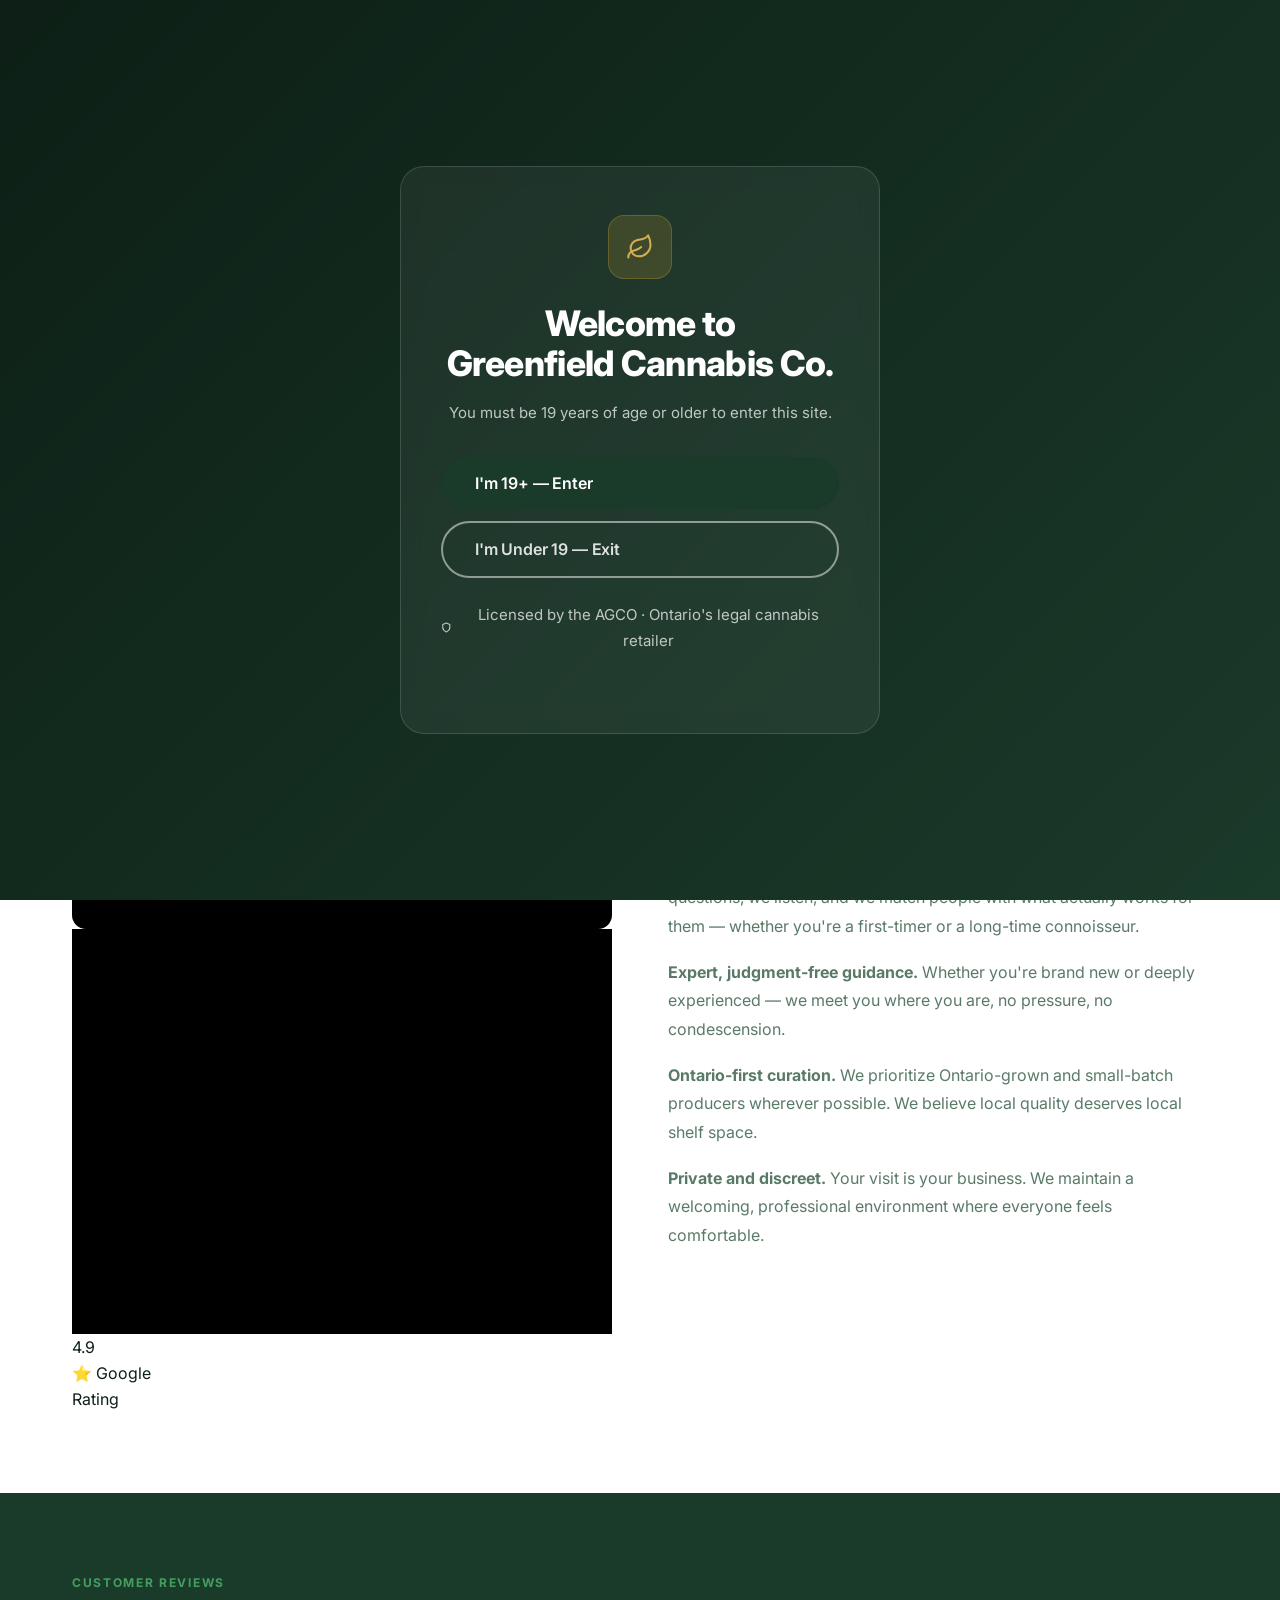
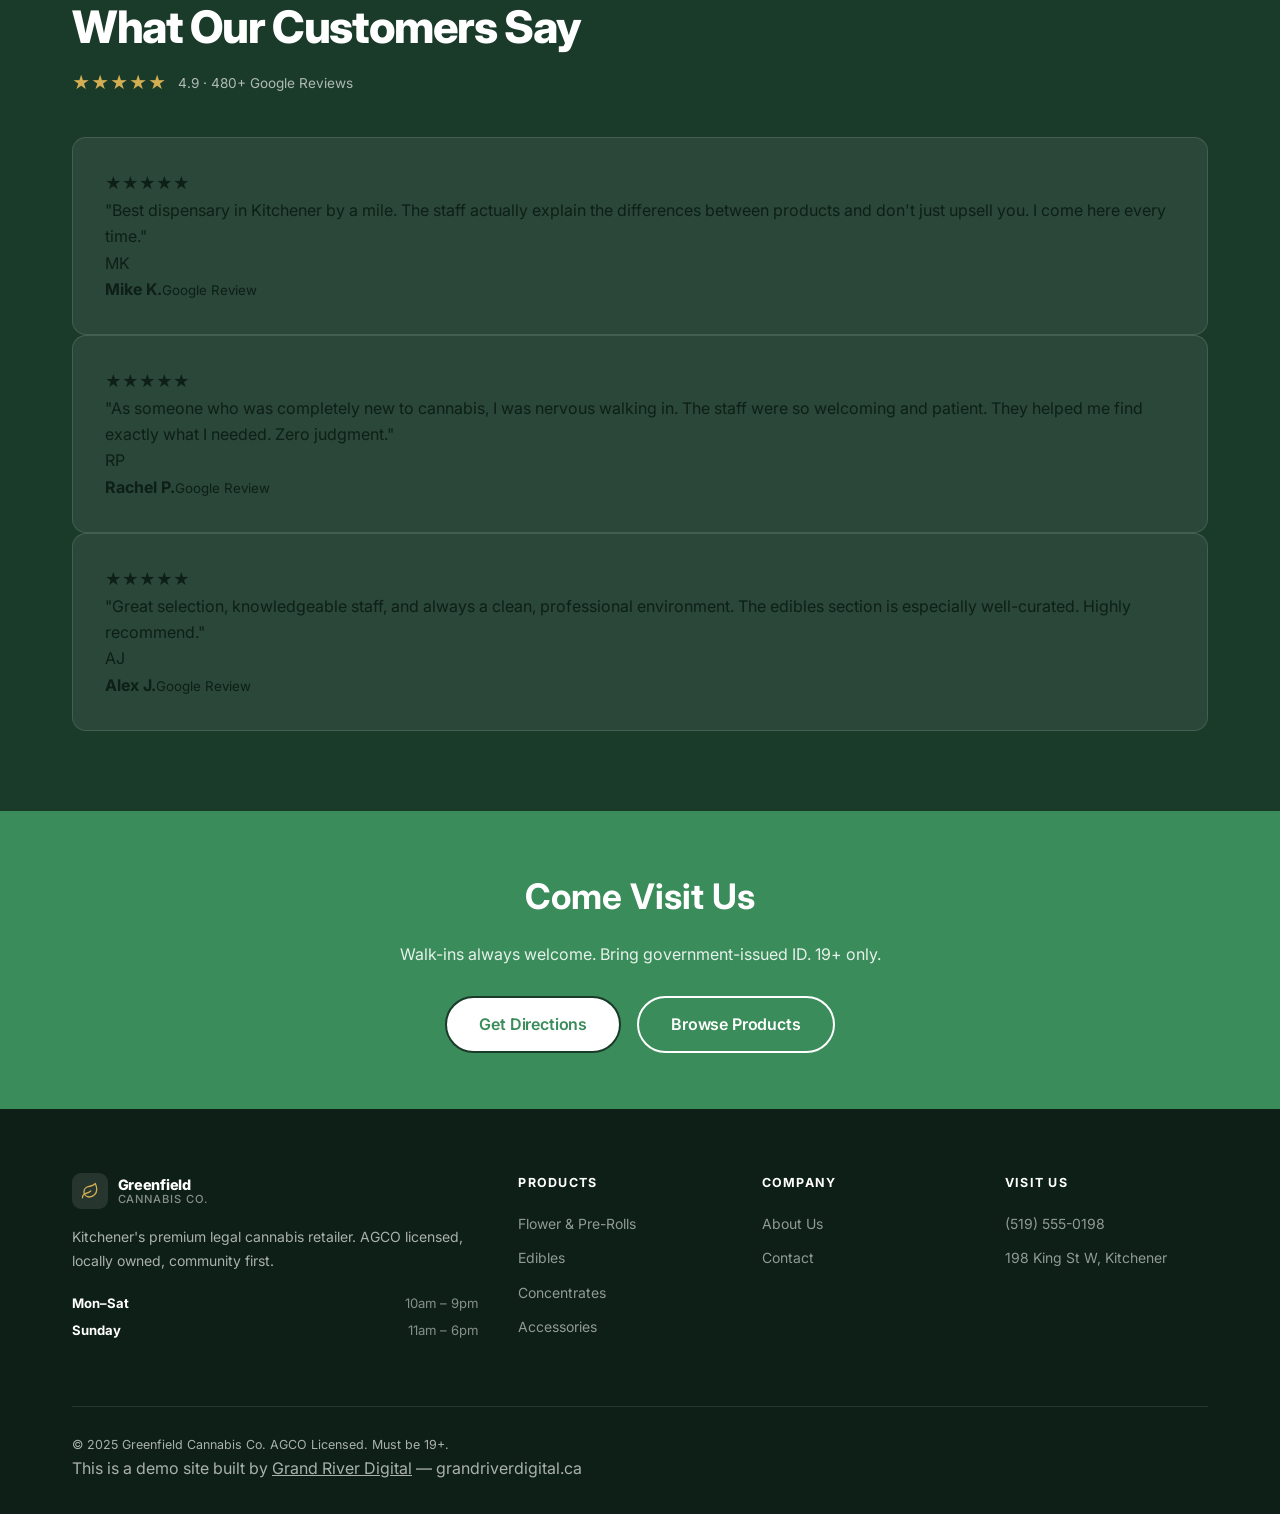
==== about/index.html @ 98246ee5 "refactor: multi-page architecture — separate pages for products/about/contact" ====
<!DOCTYPE html>
<html lang="en">
<head>
  <meta charset="UTF-8" />
  <meta name="viewport" content="width=device-width, initial-scale=1.0" />
  <meta name="theme-color" content="#1A3A2A" />
  <title>About Us | Greenfield Cannabis Co. — Kitchener's Community Cannabis Store</title>
  <meta name="description" content="Learn about Greenfield Cannabis Co. — a locally owned, AGCO-licensed dispensary in Kitchener focused on expert guidance, community, and premium Ontario products." />

  <link rel="preconnect" href="https://fonts.googleapis.com" />
  <link rel="preconnect" href="https://fonts.gstatic.com" crossorigin />
  <link rel="stylesheet" href="https://fonts.googleapis.com/css2?family=Inter:wght@300;400;500;600;700;800;900&display=swap" media="print" onload="this.media='all'" />
  <noscript><link rel="stylesheet" href="https://fonts.googleapis.com/css2?family=Inter:wght@300;400;500;600;700;800;900&display=swap" /></noscript>

  <script>
    var IMG_FALLBACK = 'data:image/svg+xml,%3Csvg xmlns=%22http://www.w3.org/2000/svg%22 width=%22800%22 height=%22600%22%3E%3Crect width=%22800%22 height=%22600%22 fill=%221A3A2A%22/%3E%3C/svg%3E';
    function imgFallback(img) { img.onerror = null; img.src = IMG_FALLBACK; }
  </script>

  <link rel="stylesheet" href="../styles.css" />
</head>
<body>

<!-- AGE GATE -->
<div id="age-gate" role="dialog" aria-modal="true" aria-labelledby="ag-title">
  <div class="ag-card">
    <div class="ag-logo"><div class="ag-leaf" aria-hidden="true"><svg width="28" height="28" viewBox="0 0 24 24" fill="none" stroke="currentColor" stroke-width="1.75" stroke-linecap="round" stroke-linejoin="round"><path d="M11 20A7 7 0 0 1 9.8 6.1C15.5 5 17 4.48 19 2c1 2 2 4.18 2 8 0 5.5-4.78 10-10 10z"/><path d="M2 21c0-3 1.85-5.36 5.08-6C9.5 14.52 12 13 13 12"/></svg></div></div>
    <h1 id="ag-title">Welcome to<br/>Greenfield Cannabis Co.</h1>
    <p>You must be 19 years of age or older to enter this site.</p>
    <div class="ag-actions">
      <button class="btn btn-primary btn-lg" id="ag-yes">I'm 19+ — Enter</button>
      <a href="https://ontario.ca" class="btn btn-outline-lt btn-lg" id="ag-no">I'm Under 19 — Exit</a>
    </div>
    <p class="ag-disclaimer"><svg width="11" height="11" viewBox="0 0 24 24" fill="none" stroke="currentColor" stroke-width="2.5" stroke-linecap="round" stroke-linejoin="round" aria-hidden="true"><path d="M12 22s8-4 8-10V5l-8-3-8 3v7c0 6 8 10 8 10z"/></svg> Licensed by the AGCO · Ontario's legal cannabis retailer</p>
  </div>
</div>

<!-- TOP BAR -->
<div id="topbar">
  <div class="topbar-left">
    <div class="topbar-item"><svg width="13" height="13" viewBox="0 0 24 24" fill="none" stroke="currentColor" stroke-width="2" stroke-linecap="round" stroke-linejoin="round" aria-hidden="true"><path d="M21 10c0 7-9 13-9 13s-9-6-9-13a9 9 0 0 1 18 0z"/><circle cx="12" cy="10" r="3"/></svg> 198 King Street W, Kitchener, ON</div>
    <div class="topbar-item"><svg width="13" height="13" viewBox="0 0 24 24" fill="none" stroke="currentColor" stroke-width="2" stroke-linecap="round" stroke-linejoin="round" aria-hidden="true"><rect x="3" y="4" width="18" height="18" rx="2"/><line x1="16" y1="2" x2="16" y2="6"/><line x1="8" y1="2" x2="8" y2="6"/><line x1="3" y1="10" x2="21" y2="10"/></svg> Mon–Sat 10am–9pm &nbsp;|&nbsp; Sun 11am–6pm</div>
  </div>
  <a href="tel:5195550198" class="topbar-phone"><svg width="13" height="13" viewBox="0 0 24 24" fill="none" stroke="currentColor" stroke-width="2" stroke-linecap="round" stroke-linejoin="round" aria-hidden="true"><path d="M22 16.92v3a2 2 0 0 1-2.18 2 19.79 19.79 0 0 1-8.63-3.07A19.5 19.5 0 0 1 4.69 12 19.79 19.79 0 0 1 1.61 3.44 2 2 0 0 1 3.6 1.27h3a2 2 0 0 1 2 1.72 12.84 12.84 0 0 0 .7 2.81 2 2 0 0 1-.45 2.11L7.91 8.94a16 16 0 0 0 6.16 6.16l.94-.94a2 2 0 0 1 2.11-.45 12.84 12.84 0 0 0 2.81.7A2 2 0 0 1 22 16.92z"/></svg> (519) 555-0198</a>
</div>

<!-- HEADER -->
<header id="hdr">
  <div class="wrap hdr-inner">
    <a href="../" class="logo" aria-label="Greenfield Cannabis Co. — home">
      <div class="logo-icon" aria-hidden="true"><svg width="20" height="20" viewBox="0 0 24 24" fill="none" stroke="currentColor" stroke-width="1.75" stroke-linecap="round" stroke-linejoin="round"><path d="M11 20A7 7 0 0 1 9.8 6.1C15.5 5 17 4.48 19 2c1 2 2 4.18 2 8 0 5.5-4.78 10-10 10z"/><path d="M2 21c0-3 1.85-5.36 5.08-6C9.5 14.52 12 13 13 12"/></svg></div>
      <div class="logo-text">Greenfield <span>Cannabis Co.</span></div>
    </a>
    <nav class="desktop-nav" aria-label="Main navigation">
      <a href="../">Home</a>
      <a href="../about/" class="active">About</a>
      <a href="../products/">Products</a>
      <a href="../contact/">Visit Us</a>
    </nav>
    <div class="hdr-right">
      <a href="tel:5195550198" class="hdr-phone"><svg width="15" height="15" viewBox="0 0 24 24" fill="none" stroke="currentColor" stroke-width="2" stroke-linecap="round" stroke-linejoin="round" aria-hidden="true"><path d="M22 16.92v3a2 2 0 0 1-2.18 2 19.79 19.79 0 0 1-8.63-3.07A19.5 19.5 0 0 1 4.69 12 19.79 19.79 0 0 1 1.61 3.44 2 2 0 0 1 3.6 1.27h3a2 2 0 0 1 2 1.72 12.84 12.84 0 0 0 .7 2.81 2 2 0 0 1-.45 2.11L7.91 8.94a16 16 0 0 0 6.16 6.16l.94-.94a2 2 0 0 1 2.11-.45 12.84 12.84 0 0 0 2.81.7A2 2 0 0 1 22 16.92z"/></svg> (519) 555-0198</a>
      <a href="../contact/" class="btn btn-primary btn-sm">Visit Us Today</a>
      <button class="hamburger" id="hamburger" aria-label="Toggle navigation menu" aria-expanded="false"><span></span><span></span><span></span></button>
    </div>
  </div>
</header>

<div id="mobile-nav" role="dialog" aria-modal="true" aria-label="Mobile navigation">
  <nav>
    <a href="../" class="mobile-link">Home</a>
    <a href="../about/" class="mobile-link">About</a>
    <a href="../products/" class="mobile-link">Products</a>
    <a href="../contact/" class="mobile-link">Visit Us</a>
  </nav>
  <div class="mobile-nav-cta">
    <a href="tel:5195550198" class="btn btn-outline-dk btn-lg" style="justify-content:center"><svg width="17" height="17" viewBox="0 0 24 24" fill="none" stroke="currentColor" stroke-width="2" stroke-linecap="round" stroke-linejoin="round" aria-hidden="true"><path d="M22 16.92v3a2 2 0 0 1-2.18 2 19.79 19.79 0 0 1-8.63-3.07A19.5 19.5 0 0 1 4.69 12 19.79 19.79 0 0 1 1.61 3.44 2 2 0 0 1 3.6 1.27h3a2 2 0 0 1 2 1.72 12.84 12.84 0 0 0 .7 2.81 2 2 0 0 1-.45 2.11L7.91 8.94a16 16 0 0 0 6.16 6.16l.94-.94a2 2 0 0 1 2.11-.45 12.84 12.84 0 0 0 2.81.7A2 2 0 0 1 22 16.92z"/></svg> (519) 555-0198</a>
    <a href="../contact/" class="btn btn-primary btn-lg" style="justify-content:center">Get Directions</a>
  </div>
</div>

<!-- PAGE HERO -->
<section class="page-hero" style="background:linear-gradient(135deg,#1A3A2A 0%,#0d1f15 100%);padding:5rem 0 4rem;text-align:center;">
  <div class="wrap">
    <div class="eyebrow" style="color:rgba(90,200,120,.8);margin-bottom:.75rem;">Our Story</div>
    <h1 style="color:#fff;font-size:clamp(2rem,5vw,3.5rem);margin-bottom:1rem;">Community-First<br>Cannabis Retail</h1>
    <p style="color:rgba(255,255,255,.8);font-size:1.1rem;max-width:560px;margin:0 auto;">AGCO Licensed · Independently Owned · 198 King St W, Kitchener</p>
  </div>
</section>

<!-- ABOUT -->
<section id="about" style="padding:5rem 0;">
  <div class="wrap">
    <div class="about-grid">
      <div class="about-img-stack sr">
        <div class="about-img-main">
          <img src="https://images.pexels.com/photos/5756626/pexels-photo-5756626.jpeg?auto=compress&cs=tinysrgb&w=800&h=600&dpr=1" alt="Greenfield Cannabis Co. interior — modern, welcoming dispensary" loading="lazy" onerror="imgFallback(this)" />
        </div>
        <div class="about-img-accent">
          <img src="https://images.pexels.com/photos/7667526/pexels-photo-7667526.jpeg?auto=compress&cs=tinysrgb&w=400&h=400&dpr=1" alt="Premium cannabis flower selection" loading="lazy" onerror="imgFallback(this)" />
        </div>
        <div class="about-badge"><div class="big">4.9</div><div class="sm">⭐ Google<br>Rating</div></div>
      </div>
      <div class="about-text">
        <div class="eyebrow sr">Who We Are</div>
        <h2 class="section-title sr d1">Kitchener's Cannabis Store,<br>Built Different</h2>
        <p class="sr d2">
          Greenfield Cannabis Co. is an independently owned and operated dispensary in the heart of Kitchener. We opened because we believed local cannabis retail should look, feel, and operate differently — with more knowledge, more care, and less corporate.
        </p>
        <p class="sr d2">
          Every staff member goes through in-depth product training. We ask questions, we listen, and we match people with what actually works for them — whether you're a first-timer or a long-time connoisseur.
        </p>
        <div class="about-values sr d3">
          <div class="about-value">
            <div class="about-value-dot" aria-hidden="true"></div>
            <p><strong>Expert, judgment-free guidance.</strong> Whether you're brand new or deeply experienced — we meet you where you are, no pressure, no condescension.</p>
          </div>
          <div class="about-value">
            <div class="about-value-dot" aria-hidden="true"></div>
            <p><strong>Ontario-first curation.</strong> We prioritize Ontario-grown and small-batch producers wherever possible. We believe local quality deserves local shelf space.</p>
          </div>
          <div class="about-value">
            <div class="about-value-dot" aria-hidden="true"></div>
            <p><strong>Private and discreet.</strong> Your visit is your business. We maintain a welcoming, professional environment where everyone feels comfortable.</p>
          </div>
        </div>
      </div>
    </div>
  </div>
</section>

<!-- TESTIMONIALS -->
<section style="background:#1A3A2A;padding:5rem 0;">
  <div class="wrap">
    <div style="margin-bottom:2.5rem;">
      <div class="eyebrow lt sr" style="color:rgba(90,200,120,.7);">Customer Reviews</div>
      <h2 class="section-title lt sr d1" id="test-title" style="color:#fff;">What Our Customers Say</h2>
      <div class="rating-display sr d2"><div class="stars" aria-label="4.9 star rating">★★★★★</div><div class="rating-text" style="color:rgba(255,255,255,.65);">4.9 · 480+ Google Reviews</div></div>
    </div>
    <div class="testimonials-grid">
      <div class="testimonial-card sr d1">
        <div class="tc-stars">★★★★★</div>
        <blockquote class="tc-text">"Best dispensary in Kitchener by a mile. The staff actually explain the differences between products and don't just upsell you. I come here every time."</blockquote>
        <div class="tc-author"><div class="tc-avatar" aria-hidden="true">MK</div><div><strong>Mike K.</strong><small>Google Review</small></div></div>
      </div>
      <div class="testimonial-card sr d2">
        <div class="tc-stars">★★★★★</div>
        <blockquote class="tc-text">"As someone who was completely new to cannabis, I was nervous walking in. The staff were so welcoming and patient. They helped me find exactly what I needed. Zero judgment."</blockquote>
        <div class="tc-author"><div class="tc-avatar" aria-hidden="true">RP</div><div><strong>Rachel P.</strong><small>Google Review</small></div></div>
      </div>
      <div class="testimonial-card sr d3">
        <div class="tc-stars">★★★★★</div>
        <blockquote class="tc-text">"Great selection, knowledgeable staff, and always a clean, professional environment. The edibles section is especially well-curated. Highly recommend."</blockquote>
        <div class="tc-author"><div class="tc-avatar" aria-hidden="true">AJ</div><div><strong>Alex J.</strong><small>Google Review</small></div></div>
      </div>
    </div>
  </div>
</section>

<!-- CTA -->
<section style="background:var(--accent,#3a8c5a);padding:3.5rem 0;text-align:center;">
  <div class="wrap">
    <h2 style="color:#fff;font-size:clamp(1.5rem,3vw,2.2rem);margin-bottom:1rem;">Come Visit Us</h2>
    <p style="color:rgba(255,255,255,.88);margin-bottom:1.75rem;">Walk-ins always welcome. Bring government-issued ID. 19+ only.</p>
    <div style="display:flex;gap:1rem;justify-content:center;flex-wrap:wrap;">
      <a href="../contact/" class="btn btn-primary btn-lg" style="background:#fff;color:#3a8c5a;">Get Directions</a>
      <a href="../products/" class="btn btn-outline btn-lg" style="border-color:#fff;color:#fff;">Browse Products</a>
    </div>
  </div>
</section>

<!-- FOOTER -->
<footer aria-label="Site footer">
  <div class="wrap">
    <div class="footer-grid">
      <div class="footer-brand">
        <a href="../" class="logo"><div class="logo-icon" aria-hidden="true"><svg width="18" height="18" viewBox="0 0 24 24" fill="none" stroke="currentColor" stroke-width="1.75" stroke-linecap="round" stroke-linejoin="round"><path d="M11 20A7 7 0 0 1 9.8 6.1C15.5 5 17 4.48 19 2c1 2 2 4.18 2 8 0 5.5-4.78 10-10 10z"/><path d="M2 21c0-3 1.85-5.36 5.08-6C9.5 14.52 12 13 13 12"/></svg></div><div class="logo-text">Greenfield <span>Cannabis Co.</span></div></a>
        <p>Kitchener's premium legal cannabis retailer. AGCO licensed, locally owned, community first.</p>
        <div class="footer-hours"><div class="footer-hour"><strong>Mon–Sat</strong><span>10am – 9pm</span></div><div class="footer-hour"><strong>Sunday</strong><span>11am – 6pm</span></div></div>
      </div>
      <div class="footer-col"><h5>Products</h5><ul><li><a href="../products/">Flower &amp; Pre-Rolls</a></li><li><a href="../products/">Edibles</a></li><li><a href="../products/">Concentrates</a></li><li><a href="../products/">Accessories</a></li></ul></div>
      <div class="footer-col"><h5>Company</h5><ul><li><a href="../about/">About Us</a></li><li><a href="../contact/">Contact</a></li></ul></div>
      <div class="footer-col"><h5>Visit Us</h5><ul><li><a href="tel:5195550198">(519) 555-0198</a></li><li><a href="../contact/">198 King St W, Kitchener</a></li></ul></div>
    </div>
    <div class="footer-bottom"><p class="footer-copy">© 2025 Greenfield Cannabis Co. AGCO Licensed. Must be 19+.</p></div>
    <div class="grd-banner">This is a demo site built by <a href="https://grandriverdigital.ca" target="_blank" rel="noopener">Grand River Digital</a> — grandriverdigital.ca</div>
  </div>
</footer>

<div id="mob-bar" role="navigation" aria-label="Quick contact">
  <a href="tel:5195550198" class="btn btn-primary"><svg width="16" height="16" viewBox="0 0 24 24" fill="none" stroke="currentColor" stroke-width="2.2" stroke-linecap="round" stroke-linejoin="round" aria-hidden="true"><path d="M22 16.92v3a2 2 0 0 1-2.18 2 19.79 19.79 0 0 1-8.63-3.07A19.5 19.5 0 0 1 4.69 12 19.79 19.79 0 0 1 1.61 3.44 2 2 0 0 1 3.6 1.27h3a2 2 0 0 1 2 1.72 12.84 12.84 0 0 0 .7 2.81 2 2 0 0 1-.45 2.11L7.91 8.94a16 16 0 0 0 6.16 6.16l.94-.94a2 2 0 0 1 2.11-.45 12.84 12.84 0 0 0 2.81.7A2 2 0 0 1 22 16.92z"/></svg> Call Now</a>
  <a href="../contact/" class="btn btn-outline-dk">Directions</a>
</div>
<script src="../script.js"></script>
</body>
</html>
---- styles.css ----
/* =============================================
   GREENFIELD CANNABIS CO. — styles.css
   Color palette:
     Forest green:  #1A3A2A
     Off-white:     #F8F8F4
     Gold:          #B8962E
     Dark:          #0D1F16
     Text light:    #5A7A68
============================================= */

/* ── Reset & Base ── */
*, *::before, *::after { box-sizing: border-box; margin: 0; padding: 0; }
html { scroll-behavior: smooth; font-size: 16px; }
body {
  font-family: 'Inter', system-ui, -apple-system, sans-serif;
  background: #F8F8F4;
  color: #0D1F16;
  line-height: 1.65;
  -webkit-font-smoothing: antialiased;
}
img { max-width: 100%; height: auto; display: block; }
a { color: inherit; }
button { font-family: inherit; cursor: pointer; border: none; background: none; }
ul { list-style: none; }
input, select, textarea {
  font-family: inherit;
  font-size: 0.9375rem;
  width: 100%;
  padding: 0.75rem 1rem;
  border: 1.5px solid #C5D4CB;
  border-radius: 8px;
  background: #fff;
  color: #0D1F16;
  transition: border-color 0.2s, box-shadow 0.2s;
  outline: none;
}
input:focus, select:focus, textarea:focus {
  border-color: #1A3A2A;
  box-shadow: 0 0 0 3px rgba(26,58,42,0.14);
}
textarea { resize: vertical; min-height: 80px; }

/* ── CSS Variables ── */
:root {
  --green: #1A3A2A;
  --green-dk: #0D1F16;
  --green-md: #2D5C44;
  --offwhite: #F8F8F4;
  --offwhite-dk: #EFF0EB;
  --gold: #B8962E;
  --gold-lt: #D4AE52;
  --text: #0D1F16;
  --text-lt: #5A7A68;
  --border: #C5D4CB;
  --hdr-h: 68px;
  --topbar-h: 38px;
  --radius: 14px;
  --shadow: 0 8px 32px rgba(13,31,22,0.10);
  --shadow-lg: 0 16px 48px rgba(13,31,22,0.16);
}

/* ── Layout ── */
.wrap { max-width: 1200px; margin: 0 auto; padding: 0 1.25rem; }
@media (min-width: 768px) { .wrap { padding: 0 2rem; } }

/* ── Scroll Reveal ── */
.sr {
  opacity: 0;
  transform: translateY(22px);
  transition: opacity 0.6s ease, transform 0.6s ease;
}
.sr.up { opacity: 1; transform: none; }
.d1 { transition-delay: 0.08s; }
.d2 { transition-delay: 0.16s; }
.d3 { transition-delay: 0.24s; }
.d4 { transition-delay: 0.32s; }
.d5 { transition-delay: 0.40s; }
.cx { text-align: center; }

/* ── Buttons ── */
.btn {
  display: inline-flex;
  align-items: center;
  gap: 0.5rem;
  font-size: 0.9375rem;
  font-weight: 600;
  letter-spacing: -0.01em;
  border-radius: 50px;
  padding: 0.7rem 1.5rem;
  transition: all 0.22s ease;
  cursor: pointer;
  text-decoration: none;
  white-space: nowrap;
  border: 2px solid transparent;
}
.btn-primary {
  background: var(--green);
  color: #fff;
  border-color: var(--green);
}
.btn-primary:hover {
  background: var(--green-dk);
  border-color: var(--green-dk);
  transform: translateY(-2px);
  box-shadow: 0 8px 24px rgba(26,58,42,0.3);
}
.btn-outline {
  background: transparent;
  color: #fff;
  border-color: rgba(255,255,255,0.6);
}
.btn-outline:hover {
  background: rgba(255,255,255,0.12);
  border-color: rgba(255,255,255,0.9);
}
.btn-outline-dk {
  background: transparent;
  color: var(--green);
  border-color: var(--green);
}
.btn-outline-dk:hover {
  background: var(--green);
  color: #fff;
}
.btn-outline-lt {
  background: transparent;
  color: rgba(255,255,255,0.85);
  border-color: rgba(255,255,255,0.5);
}
.btn-outline-lt:hover {
  background: rgba(255,255,255,0.1);
  border-color: rgba(255,255,255,0.8);
}
.btn-lg { padding: 0.85rem 2rem; font-size: 1rem; }
.btn-sm { padding: 0.55rem 1.2rem; font-size: 0.875rem; }

/* ── Age Gate ── */
#age-gate {
  position: fixed; inset: 0; z-index: 99999;
  background: linear-gradient(135deg, var(--green-dk) 0%, var(--green) 100%);
  display: flex; align-items: center; justify-content: center;
  padding: 1.5rem;
}
#age-gate.hidden { display: none; }
.ag-card {
  background: rgba(255,255,255,0.06);
  border: 1px solid rgba(255,255,255,0.14);
  border-radius: 24px;
  backdrop-filter: blur(10px);
  padding: 3rem 2.5rem;
  max-width: 480px;
  width: 100%;
  text-align: center;
}
.ag-logo {
  display: flex; align-items: center; justify-content: center;
  margin-bottom: 1.5rem;
}
.ag-leaf {
  width: 64px; height: 64px; border-radius: 16px;
  background: rgba(184,150,46,0.2);
  border: 1px solid rgba(184,150,46,0.35);
  display: flex; align-items: center; justify-content: center;
  color: var(--gold-lt);
}
.ag-card h1 {
  font-size: clamp(1.6rem, 5vw, 2.2rem);
  font-weight: 800; letter-spacing: -0.02em;
  color: #fff; line-height: 1.15; margin-bottom: 1rem;
}
.ag-card > p {
  font-size: 0.9375rem; color: rgba(255,255,255,0.72); line-height: 1.7; margin-bottom: 2rem;
}
.ag-actions { display: flex; flex-direction: column; gap: 0.75rem; margin-bottom: 1.5rem; }
.ag-disclaimer {
  display: flex; align-items: center; justify-content: center; gap: 0.4rem;
  font-size: 0.75rem; color: rgba(255,255,255,0.45); line-height: 1.5;
}

/* ── Top Bar ── */
#topbar {
  background: var(--green-dk);
  color: rgba(255,255,255,0.7);
  font-size: 0.78rem;
  display: flex;
  align-items: center;
  justify-content: space-between;
  padding: 0 1.25rem;
  height: var(--topbar-h);
  letter-spacing: 0.01em;
}
.topbar-left { display: flex; gap: 1.5rem; }
.topbar-item { display: flex; align-items: center; gap: 0.4rem; }
.topbar-phone {
  display: flex; align-items: center; gap: 0.4rem;
  color: var(--gold-lt); font-weight: 600;
  text-decoration: none; transition: color 0.2s;
}
.topbar-phone:hover { color: #fff; }
@media (max-width: 599px) { .topbar-left { display: none; } }

/* ── Sticky Header ── */
#hdr {
  position: fixed;
  top: var(--topbar-h);
  left: 0; right: 0;
  height: var(--hdr-h);
  background: rgba(248,248,244,0.97);
  backdrop-filter: blur(12px);
  -webkit-backdrop-filter: blur(12px);
  border-bottom: 1px solid transparent;
  z-index: 900;
  transition: border-color 0.3s, box-shadow 0.3s;
}
#hdr.scrolled {
  border-bottom-color: var(--border);
  box-shadow: 0 2px 20px rgba(13,31,22,0.1);
}
.hdr-inner {
  display: flex; align-items: center;
  justify-content: space-between;
  height: 100%; gap: 1.5rem;
}
.logo {
  display: flex; align-items: center; gap: 0.6rem;
  text-decoration: none; color: var(--green); flex-shrink: 0;
}
.logo-icon {
  width: 36px; height: 36px;
  background: var(--green);
  border-radius: 9px;
  display: flex; align-items: center; justify-content: center;
  color: rgba(184,150,46,0.9);
}
.logo-text {
  display: flex; flex-direction: column;
  font-size: 0.9rem; font-weight: 800;
  line-height: 1.1; letter-spacing: -0.02em;
  color: var(--green);
}
.logo-text span {
  font-size: 0.7rem; font-weight: 500;
  color: var(--text-lt); letter-spacing: 0.08em; text-transform: uppercase;
}
.desktop-nav { display: none; gap: 0.25rem; }
@media (min-width: 900px) { .desktop-nav { display: flex; } }
.desktop-nav a {
  font-size: 0.875rem; font-weight: 500; color: var(--text-lt);
  text-decoration: none; padding: 0.4rem 0.75rem; border-radius: 6px;
  transition: color 0.2s, background 0.2s;
}
.desktop-nav a:hover { color: var(--green); background: rgba(26,58,42,0.07); }
.hdr-right { display: flex; align-items: center; gap: 0.75rem; }
.hdr-phone {
  display: none; align-items: center; gap: 0.4rem;
  font-size: 0.875rem; font-weight: 600;
  color: var(--green); text-decoration: none;
  transition: color 0.2s;
}
.hdr-phone:hover { color: var(--gold); }
@media (min-width: 768px) { .hdr-phone { display: flex; } }

/* ── Hamburger ── */
.hamburger {
  width: 38px; height: 38px; border-radius: 8px;
  display: flex; flex-direction: column;
  align-items: center; justify-content: center; gap: 5px;
  transition: background 0.2s;
}
.hamburger:hover { background: rgba(26,58,42,0.08); }
.hamburger span {
  display: block; width: 20px; height: 2px;
  background: var(--green); border-radius: 2px;
  transition: transform 0.3s, opacity 0.3s;
}
.hamburger.active span:nth-child(1) { transform: translateY(7px) rotate(45deg); }
.hamburger.active span:nth-child(2) { opacity: 0; }
.hamburger.active span:nth-child(3) { transform: translateY(-7px) rotate(-45deg); }
@media (min-width: 900px) { .hamburger { display: none; } }

/* ── Mobile Nav ── */
#mobile-nav {
  position: fixed;
  top: calc(var(--topbar-h) + var(--hdr-h));
  left: 0; right: 0; bottom: 0;
  background: var(--offwhite); z-index: 800;
  display: flex; flex-direction: column;
  padding: 2rem 1.5rem;
  transform: translateX(100%);
  transition: transform 0.35s cubic-bezier(0.4,0,0.2,1);
  overflow-y: auto;
}
#mobile-nav.open { transform: none; }
#mobile-nav nav { display: flex; flex-direction: column; gap: 0.25rem; flex: 1; }
.mobile-link {
  font-size: 1.5rem; font-weight: 700;
  color: var(--green); text-decoration: none;
  padding: 0.75rem 0;
  border-bottom: 1px solid var(--border);
  transition: color 0.2s;
}
.mobile-link:hover { color: var(--gold); }
.mobile-nav-cta { display: flex; flex-direction: column; gap: 0.75rem; padding-top: 2rem; }

/* ── Hero ── */
#hero {
  position: relative;
  min-height: 100svh;
  display: flex; align-items: center;
  padding-top: calc(var(--topbar-h) + var(--hdr-h));
  overflow: hidden;
}
.hero-bg { position: absolute; inset: 0; z-index: 0; }
.hero-bg img { width: 100%; height: 100%; object-fit: cover; object-position: center; }
.hero-overlay {
  position: absolute; inset: 0; z-index: 1;
  background: linear-gradient(135deg, rgba(13,31,22,0.88) 0%, rgba(26,58,42,0.65) 55%, rgba(26,58,42,0.35) 100%);
}
.hero-content { position: relative; z-index: 2; width: 100%; padding: 5rem 0; }
.hero-inner { max-width: 680px; }
.hero-kicker {
  display: inline-flex; align-items: center; gap: 0.5rem;
  font-size: 0.8rem; font-weight: 600;
  color: var(--gold-lt); letter-spacing: 0.12em; text-transform: uppercase;
  margin-bottom: 1.25rem;
}
.dot {
  width: 7px; height: 7px; border-radius: 50%;
  background: var(--gold);
  animation: pulse 2s infinite;
}
@keyframes pulse {
  0%, 100% { opacity: 1; transform: scale(1); }
  50% { opacity: 0.6; transform: scale(1.4); }
}
#hero h1 {
  font-size: clamp(2.8rem, 7vw, 5rem);
  font-weight: 800;
  line-height: 1.06;
  letter-spacing: -0.03em;
  color: #fff;
  margin-bottom: 1.5rem;
}
#hero h1 em {
  font-style: italic; font-weight: 700;
  color: var(--gold-lt);
}
.hero-sub {
  font-size: clamp(1rem, 2vw, 1.2rem);
  color: rgba(255,255,255,0.8); line-height: 1.7;
  margin-bottom: 2.5rem; max-width: 520px;
}
.hero-ctas { display: flex; gap: 1rem; flex-wrap: wrap; margin-bottom: 2.5rem; }
.hero-badges { display: flex; gap: 0.75rem; flex-wrap: wrap; }
.hero-badge {
  display: inline-flex; align-items: center; gap: 0.35rem;
  font-size: 0.8rem; font-weight: 500;
  color: rgba(255,255,255,0.82);
  background: rgba(255,255,255,0.1);
  backdrop-filter: blur(6px);
  border: 1px solid rgba(255,255,255,0.2);
  padding: 0.3rem 0.75rem; border-radius: 50px;
}
.badge-icon { font-size: 0.9rem; }

/* ── Section Heads ── */
.section-head { text-align: center; margin-bottom: 3.5rem; }
.eyebrow {
  font-size: 0.75rem; font-weight: 700; letter-spacing: 0.14em;
  text-transform: uppercase; color: var(--gold); margin-bottom: 0.6rem;
}
.eyebrow.lt { color: var(--gold-lt); }
.section-title {
  font-size: clamp(1.8rem, 4.5vw, 2.8rem);
  font-weight: 800; line-height: 1.12;
  letter-spacing: -0.03em; color: var(--green);
  margin-bottom: 1rem;
}
.section-title.lt { color: #fff; }
.section-sub {
  font-size: 1rem; color: var(--text-lt); line-height: 1.75;
  max-width: 560px; margin: 0 auto;
}

/* ── About ── */
#about {
  padding: 6rem 0;
  background: #fff;
}
.about-grid {
  display: grid;
  grid-template-columns: 1fr;
  gap: 3.5rem;
}
@media (min-width: 900px) {
  .about-grid { grid-template-columns: 1fr 1fr; align-items: start; }
}
.about-text .eyebrow { text-align: left; }
.about-text .section-title { text-align: left; margin-bottom: 1.25rem; }
.about-text p { font-size: 1rem; color: var(--text-lt); line-height: 1.78; margin-bottom: 1.1rem; }
.about-cta { display: flex; gap: 1rem; flex-wrap: wrap; margin-top: 2rem; }
.about-img-side { position: relative; }
.about-img-main {
  border-radius: var(--radius); overflow: hidden;
  aspect-ratio: 4/3;
}
.about-img-main img { width: 100%; height: 100%; object-fit: cover; }
.about-stat-badges {
  display: flex; gap: 1rem; margin-top: 1.25rem;
}
.about-stat-badge {
  flex: 1; text-align: center;
  background: var(--offwhite);
  border: 1px solid var(--border);
  border-radius: 12px;
  padding: 1rem 0.5rem;
}
.about-stat-badge.gold { background: rgba(184,150,46,0.08); border-color: rgba(184,150,46,0.25); }
.about-stat-badge .big {
  font-size: 1.4rem; font-weight: 800;
  color: var(--green); line-height: 1;
  margin-bottom: 0.25rem;
}
.about-stat-badge.gold .big { color: var(--gold); }
.about-stat-badge .sm { font-size: 0.72rem; color: var(--text-lt); font-weight: 500; }

/* ── Stats Strip ── */
#stats {
  background: var(--green);
  padding: 3rem 0;
}
.stats-row {
  display: grid;
  grid-template-columns: repeat(2, 1fr);
  gap: 2rem;
}
@media (min-width: 768px) { .stats-row { grid-template-columns: repeat(4, 1fr); } }
.stat-cell { text-align: center; }
.stat-n {
  font-size: clamp(2.2rem, 5vw, 3rem);
  font-weight: 800; color: #fff; line-height: 1;
  margin-bottom: 0.4rem; letter-spacing: -0.03em;
}
.accent { color: var(--gold-lt); }
.stat-l { font-size: 0.82rem; color: rgba(255,255,255,0.6); font-weight: 500; letter-spacing: 0.04em; }

/* ── Products ── */
#products {
  padding: 6rem 0;
  background: var(--offwhite);
}
.products-grid {
  display: grid;
  grid-template-columns: 1fr;
  gap: 1.5rem;
}
@media (min-width: 600px) { .products-grid { grid-template-columns: repeat(2, 1fr); } }
@media (min-width: 1000px) { .products-grid { grid-template-columns: repeat(2, 1fr); } }
.product-card {
  background: #fff;
  border-radius: var(--radius);
  overflow: hidden;
  box-shadow: var(--shadow);
  display: flex; flex-direction: column;
  transition: transform 0.3s, box-shadow 0.3s;
}
.product-card:hover { transform: translateY(-4px); box-shadow: var(--shadow-lg); }
.product-card__img { aspect-ratio: 16/9; overflow: hidden; }
.product-card__img img { width: 100%; height: 100%; object-fit: cover; transition: transform 0.5s ease; }
.product-card:hover .product-card__img img { transform: scale(1.05); }
.product-card__body { padding: 1.5rem; flex: 1; display: flex; flex-direction: column; }
.product-card__cat {
  font-size: 0.72rem; font-weight: 700; letter-spacing: 0.1em;
  text-transform: uppercase; color: var(--gold);
  background: rgba(184,150,46,0.1);
  border: 1px solid rgba(184,150,46,0.25);
  display: inline-block; padding: 0.2rem 0.65rem; border-radius: 50px;
  margin-bottom: 0.65rem;
}
.product-card__body h3 {
  font-size: 1.3rem; font-weight: 800; letter-spacing: -0.02em;
  color: var(--green); margin-bottom: 0.6rem;
}
.product-card__body p {
  font-size: 0.9375rem; color: var(--text-lt); line-height: 1.7;
  margin-bottom: 1rem; flex: 1;
}
.product-card__tags { display: flex; flex-wrap: wrap; gap: 0.4rem; margin-bottom: 1.25rem; }
.ptag {
  font-size: 0.75rem; font-weight: 600; color: var(--green);
  background: rgba(26,58,42,0.07);
  border: 1px solid rgba(26,58,42,0.15);
  padding: 0.2rem 0.65rem; border-radius: 50px;
}
.product-card__cta {
  display: inline-flex; align-items: center; gap: 0.4rem;
  font-size: 0.875rem; font-weight: 700; color: var(--green);
  text-decoration: none; margin-top: auto;
  transition: gap 0.2s, color 0.2s;
}
.product-card__cta:hover { color: var(--gold); gap: 0.6rem; }

/* ── Why Us ── */
#why-us {
  padding: 6rem 0;
  background: #fff;
}
.why-grid {
  display: grid;
  grid-template-columns: 1fr;
  gap: 1.5rem;
}
@media (min-width: 600px) { .why-grid { grid-template-columns: repeat(2, 1fr); } }
@media (min-width: 1000px) { .why-grid { grid-template-columns: repeat(3, 1fr); } }
.why-card {
  padding: 2rem;
  background: var(--offwhite);
  border-radius: var(--radius);
  border: 1px solid var(--border);
  transition: box-shadow 0.3s, border-color 0.3s;
}
.why-card:hover {
  box-shadow: var(--shadow);
  border-color: var(--green);
}
.why-icon {
  width: 52px; height: 52px; border-radius: 14px;
  background: var(--green);
  display: flex; align-items: center; justify-content: center;
  color: var(--gold-lt); margin-bottom: 1.25rem;
}
.why-card h3 {
  font-size: 1.05rem; font-weight: 700; letter-spacing: -0.015em;
  color: var(--green); margin-bottom: 0.6rem; line-height: 1.3;
}
.why-card p {
  font-size: 0.9rem; color: var(--text-lt); line-height: 1.72;
}

/* ── Testimonials ── */
#testimonials {
  padding: 6rem 0;
  background: var(--green);
}
.rating-display { display: flex; align-items: center; gap: 0.75rem; }
.stars { color: var(--gold-lt); font-size: 1.1rem; letter-spacing: 0.05em; }
.rating-text { font-size: 0.85rem; color: rgba(255,255,255,0.6); }
.carousel-controls { display: flex; align-items: center; gap: 0.75rem; }
.carousel-btn {
  width: 40px; height: 40px; border-radius: 50%;
  background: rgba(255,255,255,0.12); color: #fff;
  display: flex; align-items: center; justify-content: center;
  transition: background 0.2s;
}
.carousel-btn:hover { background: rgba(255,255,255,0.25); }
.carousel-dots { display: flex; gap: 0.4rem; }
.carousel-dot {
  width: 8px; height: 8px; border-radius: 50%;
  background: rgba(255,255,255,0.3);
  transition: background 0.2s, width 0.2s;
  cursor: pointer; border: none;
}
.carousel-dot.active { background: var(--gold-lt); width: 20px; border-radius: 4px; }
.carousel-wrap { overflow: hidden; }
.carousel-track-outer { overflow: hidden; }
.carousel-track {
  display: flex; gap: 1.25rem;
  transition: transform 0.4s cubic-bezier(0.4,0,0.2,1);
}
.testimonial-card {
  min-width: calc(100% - 0px);
  background: rgba(255,255,255,0.07);
  border: 1px solid rgba(255,255,255,0.12);
  border-radius: var(--radius);
  padding: 2rem; flex-shrink: 0;
}
@media (min-width: 600px) { .testimonial-card { min-width: calc(50% - 0.625rem); } }
@media (min-width: 1080px) { .testimonial-card { min-width: calc(33.333% - 0.833rem); } }
.t-quote {
  font-size: 3.5rem; font-weight: 800;
  color: var(--gold); line-height: 0.75; margin-bottom: 0.5rem;
}
.t-stars { color: var(--gold-lt); font-size: 0.9rem; margin-bottom: 0.75rem; }
.t-text { font-size: 0.9375rem; color: rgba(255,255,255,0.82); line-height: 1.72; margin-bottom: 1.25rem; }
.t-author { display: flex; align-items: center; gap: 0.75rem; }
.t-avatar {
  width: 40px; height: 40px; border-radius: 50%;
  background: var(--gold); color: #fff;
  display: flex; align-items: center; justify-content: center;
  font-weight: 700; font-size: 1rem; flex-shrink: 0;
}
.t-name { font-size: 0.9rem; font-weight: 600; color: #fff; }
.t-loc { font-size: 0.78rem; color: rgba(255,255,255,0.5); }

/* ── Contact ── */
#contact {
  padding: 6rem 0;
  background: var(--offwhite);
}
.contact-grid {
  display: grid;
  grid-template-columns: 1fr;
  gap: 3rem;
  margin-top: 0;
}
@media (min-width: 900px) {
  .contact-grid { grid-template-columns: 1fr 1.2fr; align-items: start; }
}
.contact-details { display: flex; flex-direction: column; gap: 2rem; }
.info-block h4 {
  display: flex; align-items: center; gap: 0.5rem;
  font-size: 0.78rem; font-weight: 700; letter-spacing: 0.08em;
  text-transform: uppercase; color: var(--gold); margin-bottom: 0.6rem;
}
.info-block p { font-size: 0.9375rem; color: var(--text-lt); line-height: 1.65; margin-bottom: 0.25rem; }
.info-block a { color: var(--green); text-decoration: none; transition: color 0.2s; }
.info-block a:hover { color: var(--gold); }
.map-link {
  display: inline-block; margin-top: 0.5rem;
  font-size: 0.875rem; font-weight: 600; color: var(--gold) !important;
}
.hours-table { display: flex; flex-direction: column; gap: 0.3rem; margin-bottom: 0.75rem; }
.hours-row {
  display: flex; justify-content: space-between;
  font-size: 0.875rem; color: var(--text-lt);
  padding: 0.35rem 0; border-bottom: 1px solid var(--border);
}
.hours-row:last-child { border-bottom: none; }
.hours-note {
  display: flex; align-items: center; gap: 0.4rem;
  font-size: 0.78rem !important; color: rgba(26,58,42,0.6) !important;
  background: rgba(26,58,42,0.05);
  border: 1px solid rgba(26,58,42,0.1);
  padding: 0.5rem 0.75rem;
  border-radius: 8px; margin-top: 0.75rem;
}

/* ── Contact Form Card ── */
.contact-form-card {
  background: #fff;
  border-radius: var(--radius);
  padding: 2rem;
  box-shadow: var(--shadow);
}
.form-badge {
  display: inline-flex; align-items: center; gap: 0.4rem;
  font-size: 0.75rem; font-weight: 700; letter-spacing: 0.06em;
  color: var(--gold); text-transform: uppercase;
  background: rgba(184,150,46,0.1);
  border: 1px solid rgba(184,150,46,0.25);
  padding: 0.3rem 0.75rem; border-radius: 50px; margin-bottom: 1rem;
}
.contact-form-card h3 {
  font-size: 1.4rem; font-weight: 800; letter-spacing: -0.02em;
  color: var(--green); margin-bottom: 0.3rem;
}
.contact-form-card > p { font-size: 0.875rem; color: var(--text-lt); margin-bottom: 1.5rem; }
.form-row { display: grid; grid-template-columns: 1fr 1fr; gap: 1rem; }
@media (max-width: 499px) { .form-row { grid-template-columns: 1fr; } }
.form-group { display: flex; flex-direction: column; gap: 0.4rem; margin-bottom: 1rem; }
.form-group label { font-size: 0.82rem; font-weight: 600; color: var(--text); }
.form-submit { width: 100%; justify-content: center; margin-top: 0.5rem; }
.form-disc { font-size: 0.78rem; color: var(--text-lt); text-align: center; margin-top: 0.75rem; line-height: 1.5; }

/* ── Footer ── */
footer {
  background: var(--green-dk);
  color: rgba(255,255,255,0.65);
  padding: 4rem 0 2rem;
}
.footer-grid {
  display: grid;
  grid-template-columns: 1fr;
  gap: 2.5rem; margin-bottom: 3rem;
}
@media (min-width: 768px) { .footer-grid { grid-template-columns: 2fr 1fr 1fr 1fr; } }
.footer-brand .logo { margin-bottom: 1rem; color: #fff; }
.footer-brand .logo-icon { background: rgba(255,255,255,0.1); color: var(--gold-lt); }
.footer-brand .logo-text { color: #fff; }
.footer-brand .logo-text span { color: rgba(255,255,255,0.5); }
.footer-brand p { font-size: 0.875rem; line-height: 1.7; margin-bottom: 1.25rem; }
.footer-hours { display: flex; flex-direction: column; gap: 0.35rem; margin-bottom: 1rem; }
.footer-hour { display: flex; justify-content: space-between; font-size: 0.82rem; }
.footer-hour strong { color: #fff; }
.footer-hour span { color: rgba(255,255,255,0.5); }
.footer-compliance {
  display: flex; align-items: center; gap: 0.4rem;
  font-size: 0.72rem; color: rgba(255,255,255,0.4);
  margin-bottom: 1.25rem;
}
.footer-socials { display: flex; gap: 0.75rem; }
.footer-soc {
  width: 36px; height: 36px; border-radius: 8px;
  background: rgba(255,255,255,0.08);
  display: flex; align-items: center; justify-content: center;
  color: rgba(255,255,255,0.55);
  transition: all 0.2s; text-decoration: none;
}
.footer-soc:hover { background: var(--gold); color: #fff; }
.footer-col h5 {
  font-size: 0.78rem; font-weight: 700; letter-spacing: 0.1em;
  text-transform: uppercase; color: #fff; margin-bottom: 1rem;
}
.footer-col ul { display: flex; flex-direction: column; gap: 0.5rem; }
.footer-col li a {
  font-size: 0.875rem; color: rgba(255,255,255,0.55);
  text-decoration: none; transition: color 0.2s;
}
.footer-col li a:hover { color: var(--gold-lt); }
.footer-bottom {
  border-top: 1px solid rgba(255,255,255,0.1);
  padding-top: 1.75rem;
  display: flex; align-items: center; justify-content: space-between;
  flex-wrap: wrap; gap: 1rem;
}
.footer-copy { font-size: 0.78rem; }
.footer-legal { display: flex; gap: 1.25rem; }
.footer-legal a {
  font-size: 0.78rem; color: rgba(255,255,255,0.45);
  text-decoration: none; transition: color 0.2s;
}
.footer-legal a:hover { color: var(--gold-lt); }
.footer-demo-banner {
  margin-top: 1.5rem; padding: 1rem;
  background: rgba(184,150,46,0.1);
  border: 1px solid rgba(184,150,46,0.2);
  border-radius: 8px; text-align: center;
}
.footer-demo-banner p { font-size: 0.82rem; color: rgba(255,255,255,0.6); }
.footer-demo-banner a { color: var(--gold-lt); font-weight: 600; text-decoration: none; }
.footer-demo-banner a:hover { text-decoration: underline; }

/* ── Mobile Sticky Bar ── */
#mob-bar {
  position: fixed; bottom: 0; left: 0; right: 0;
  z-index: 800;
  display: flex; gap: 0.75rem;
  padding: 0.75rem 1rem calc(0.75rem + env(safe-area-inset-bottom));
  background: rgba(248,248,244,0.97);
  backdrop-filter: blur(10px);
  border-top: 1px solid var(--border);
  transform: translateY(100%);
  transition: transform 0.4s cubic-bezier(0.4,0,0.2,1);
}
#mob-bar.visible { transform: none; }
#mob-bar .btn { flex: 1; justify-content: center; font-size: 0.875rem; }
@media (min-width: 768px) { #mob-bar { display: none; } }
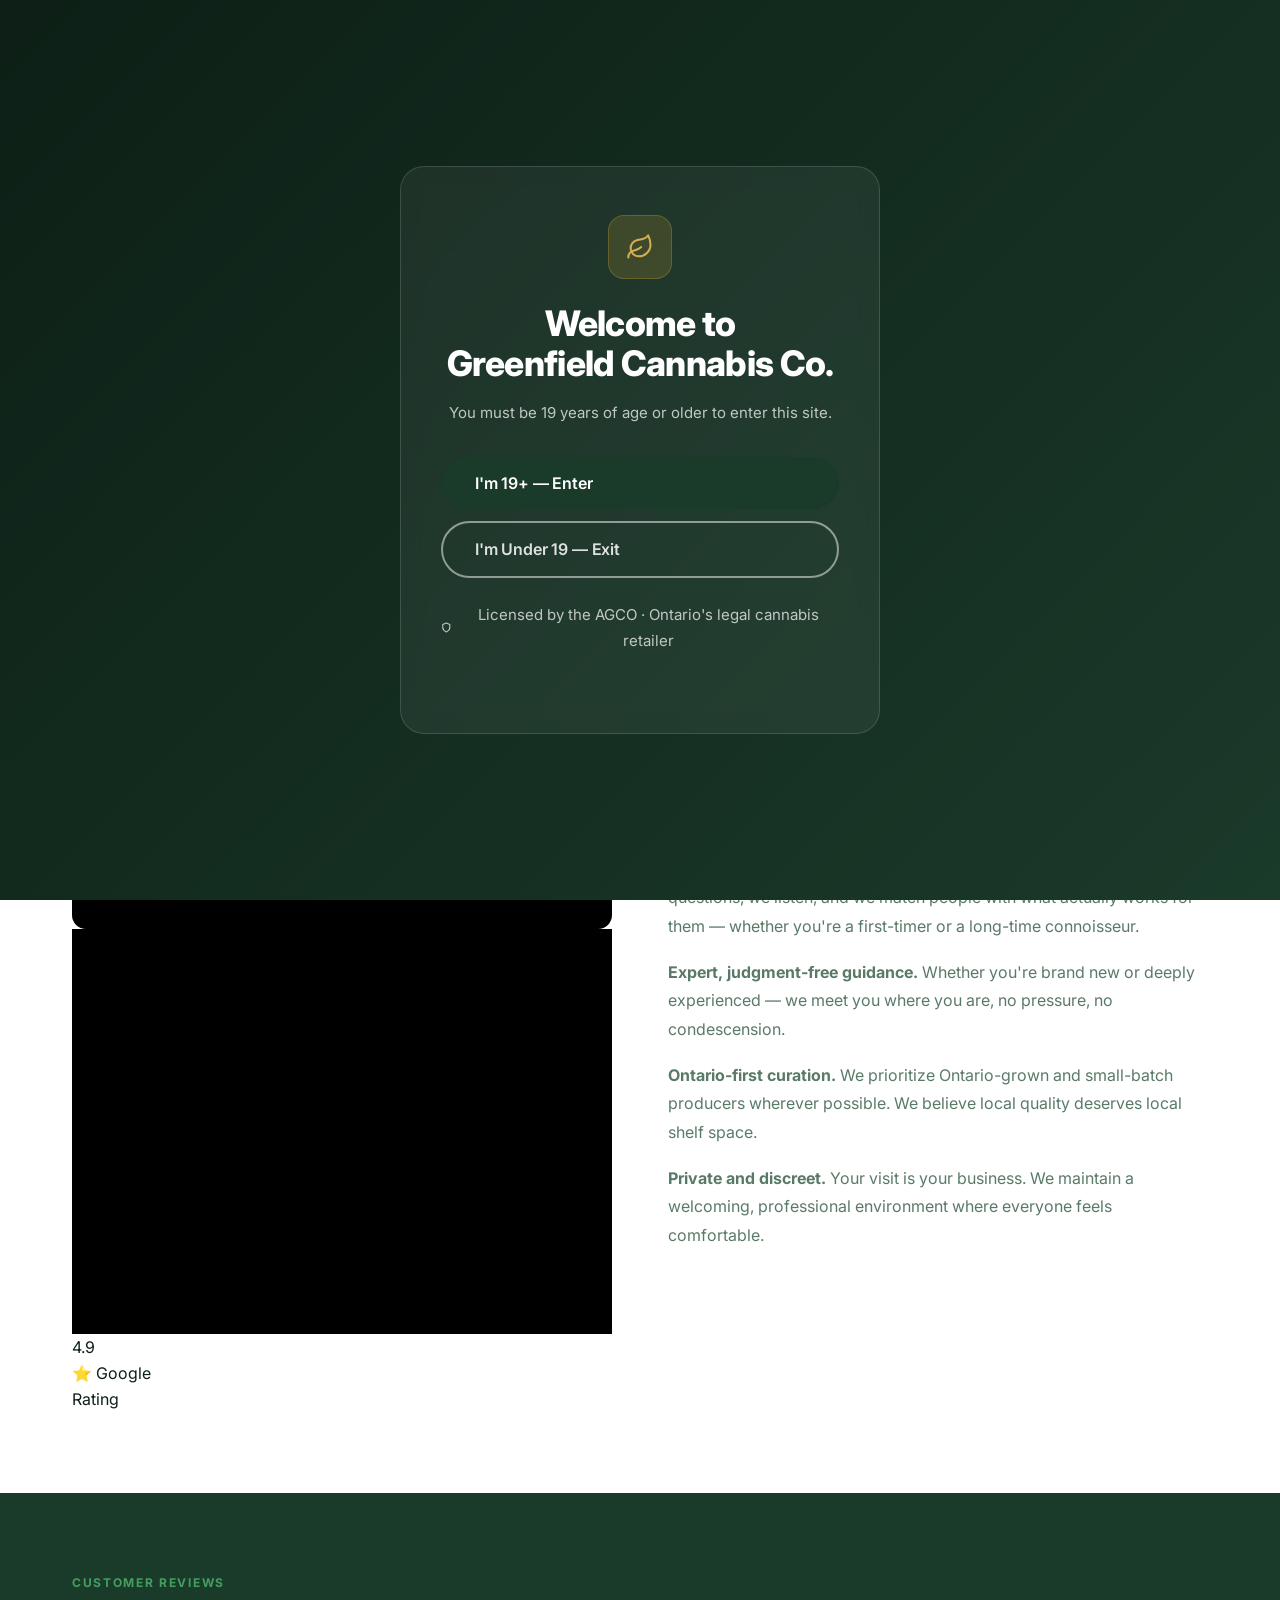
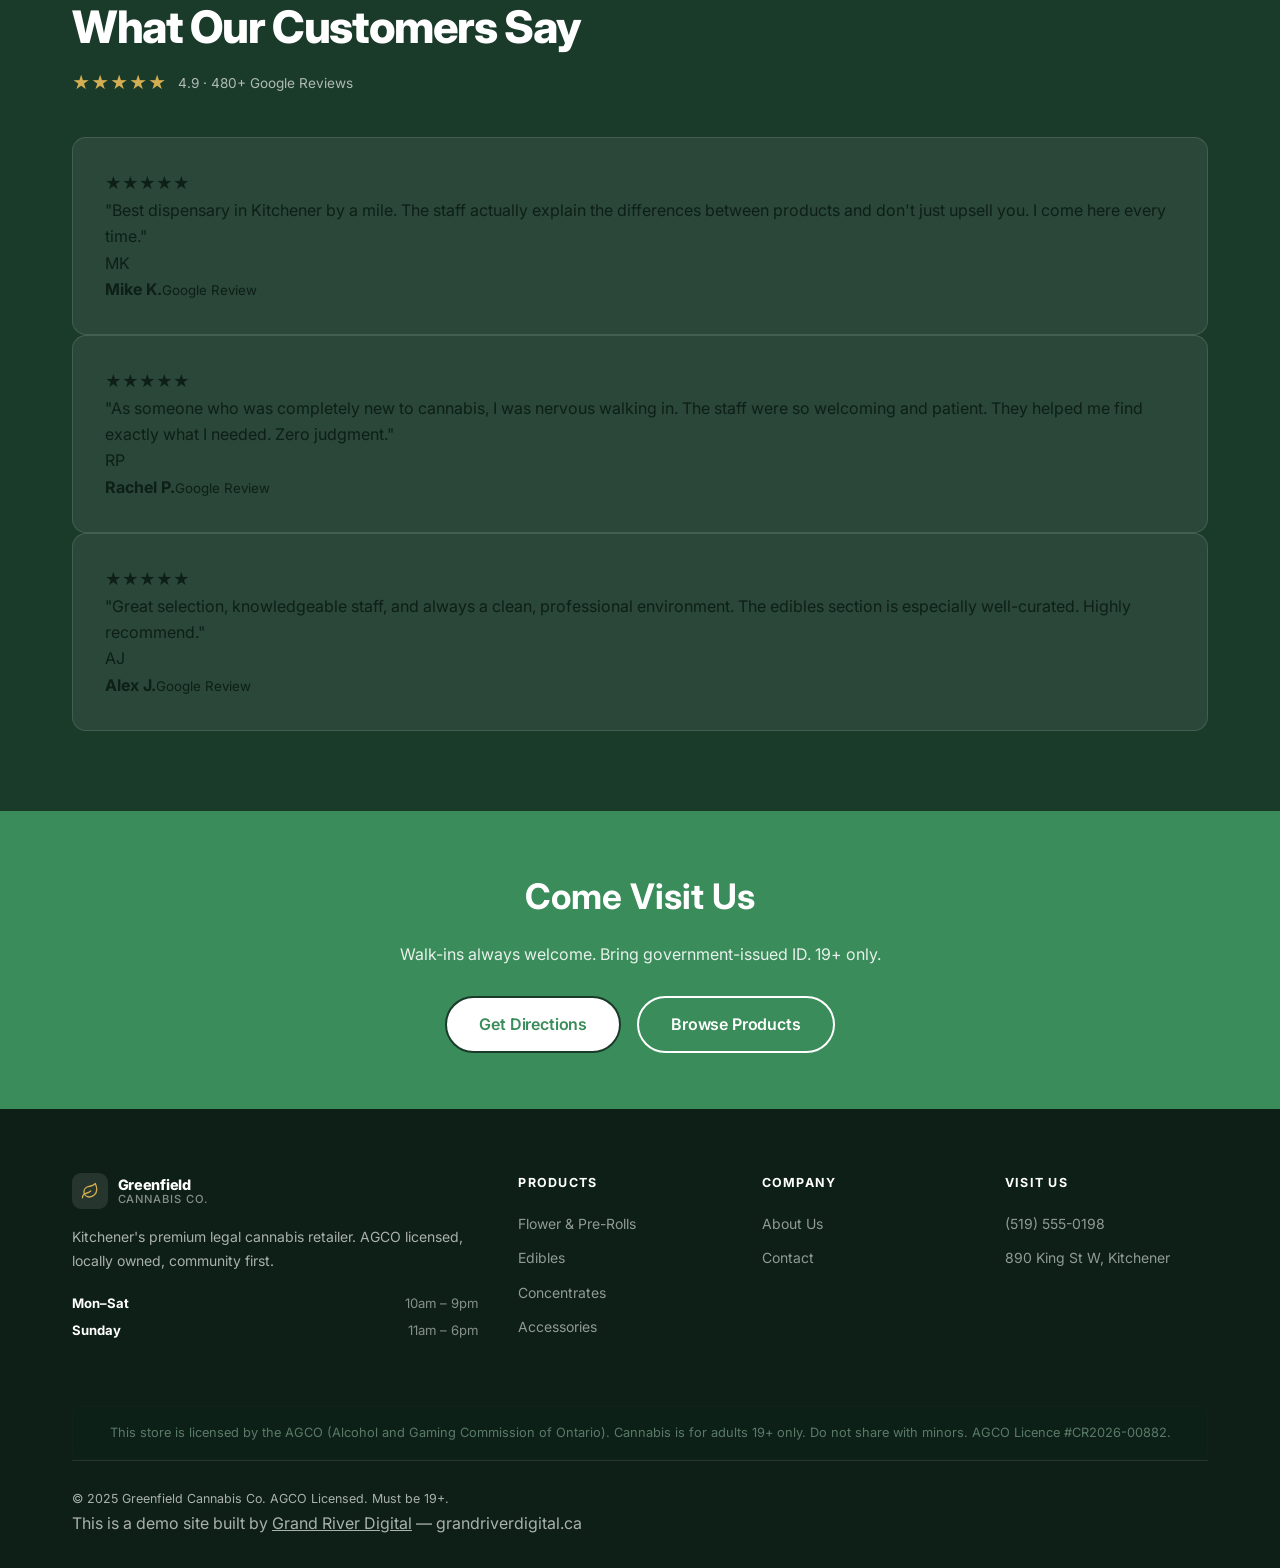
==== commit 8fddda0f: "fix: remove inappropriate image, fix address/age-gate, add AGCO note, full product listings" ====
--- a/about/index.html
+++ b/about/index.html
@@ -29,7 +29,7 @@
     <p>You must be 19 years of age or older to enter this site.</p>
     <div class="ag-actions">
       <button class="btn btn-primary btn-lg" id="ag-yes">I'm 19+ — Enter</button>
-      <a href="https://ontario.ca" class="btn btn-outline-lt btn-lg" id="ag-no">I'm Under 19 — Exit</a>
+      <a href="https://google.com" class="btn btn-outline-lt btn-lg" id="ag-no">I'm Under 19 — Exit</a>
     </div>
     <p class="ag-disclaimer"><svg width="11" height="11" viewBox="0 0 24 24" fill="none" stroke="currentColor" stroke-width="2.5" stroke-linecap="round" stroke-linejoin="round" aria-hidden="true"><path d="M12 22s8-4 8-10V5l-8-3-8 3v7c0 6 8 10 8 10z"/></svg> Licensed by the AGCO · Ontario's legal cannabis retailer</p>
   </div>
@@ -38,7 +38,7 @@
 <!-- TOP BAR -->
 <div id="topbar">
   <div class="topbar-left">
-    <div class="topbar-item"><svg width="13" height="13" viewBox="0 0 24 24" fill="none" stroke="currentColor" stroke-width="2" stroke-linecap="round" stroke-linejoin="round" aria-hidden="true"><path d="M21 10c0 7-9 13-9 13s-9-6-9-13a9 9 0 0 1 18 0z"/><circle cx="12" cy="10" r="3"/></svg> 198 King Street W, Kitchener, ON</div>
+    <div class="topbar-item"><svg width="13" height="13" viewBox="0 0 24 24" fill="none" stroke="currentColor" stroke-width="2" stroke-linecap="round" stroke-linejoin="round" aria-hidden="true"><path d="M21 10c0 7-9 13-9 13s-9-6-9-13a9 9 0 0 1 18 0z"/><circle cx="12" cy="10" r="3"/></svg> 890 King St W, Kitchener, ON</div>
     <div class="topbar-item"><svg width="13" height="13" viewBox="0 0 24 24" fill="none" stroke="currentColor" stroke-width="2" stroke-linecap="round" stroke-linejoin="round" aria-hidden="true"><rect x="3" y="4" width="18" height="18" rx="2"/><line x1="16" y1="2" x2="16" y2="6"/><line x1="8" y1="2" x2="8" y2="6"/><line x1="3" y1="10" x2="21" y2="10"/></svg> Mon–Sat 10am–9pm &nbsp;|&nbsp; Sun 11am–6pm</div>
   </div>
   <a href="tel:5195550198" class="topbar-phone"><svg width="13" height="13" viewBox="0 0 24 24" fill="none" stroke="currentColor" stroke-width="2" stroke-linecap="round" stroke-linejoin="round" aria-hidden="true"><path d="M22 16.92v3a2 2 0 0 1-2.18 2 19.79 19.79 0 0 1-8.63-3.07A19.5 19.5 0 0 1 4.69 12 19.79 19.79 0 0 1 1.61 3.44 2 2 0 0 1 3.6 1.27h3a2 2 0 0 1 2 1.72 12.84 12.84 0 0 0 .7 2.81 2 2 0 0 1-.45 2.11L7.91 8.94a16 16 0 0 0 6.16 6.16l.94-.94a2 2 0 0 1 2.11-.45 12.84 12.84 0 0 0 2.81.7A2 2 0 0 1 22 16.92z"/></svg> (519) 555-0198</a>
@@ -83,7 +83,7 @@
   <div class="wrap">
     <div class="eyebrow" style="color:rgba(90,200,120,.8);margin-bottom:.75rem;">Our Story</div>
     <h1 style="color:#fff;font-size:clamp(2rem,5vw,3.5rem);margin-bottom:1rem;">Community-First<br>Cannabis Retail</h1>
-    <p style="color:rgba(255,255,255,.8);font-size:1.1rem;max-width:560px;margin:0 auto;">AGCO Licensed · Independently Owned · 198 King St W, Kitchener</p>
+    <p style="color:rgba(255,255,255,.8);font-size:1.1rem;max-width:560px;margin:0 auto;">AGCO Licensed · Independently Owned · 890 King St W, Kitchener</p>
   </div>
 </section>
 
@@ -179,8 +179,9 @@
       </div>
       <div class="footer-col"><h5>Products</h5><ul><li><a href="../products/">Flower &amp; Pre-Rolls</a></li><li><a href="../products/">Edibles</a></li><li><a href="../products/">Concentrates</a></li><li><a href="../products/">Accessories</a></li></ul></div>
       <div class="footer-col"><h5>Company</h5><ul><li><a href="../about/">About Us</a></li><li><a href="../contact/">Contact</a></li></ul></div>
-      <div class="footer-col"><h5>Visit Us</h5><ul><li><a href="tel:5195550198">(519) 555-0198</a></li><li><a href="../contact/">198 King St W, Kitchener</a></li></ul></div>
+      <div class="footer-col"><h5>Visit Us</h5><ul><li><a href="tel:5195550198">(519) 555-0198</a></li><li><a href="../contact/">890 King St W, Kitchener</a></li></ul></div>
     </div>
+        <div class="footer-agco" style="margin-top:1.5rem;padding:1rem 1.25rem;background:rgba(26,58,42,.08);border:1px solid rgba(26,58,42,.15);border-radius:8px;text-align:center;"><p style="font-size:.8rem;color:var(--text-lt,#5A7A68);margin:0;line-height:1.6;">This store is licensed by the AGCO (Alcohol and Gaming Commission of Ontario). Cannabis is for adults 19+ only. Do not share with minors. AGCO Licence #CR2026-00882.</p></div>
     <div class="footer-bottom"><p class="footer-copy">© 2025 Greenfield Cannabis Co. AGCO Licensed. Must be 19+.</p></div>
     <div class="grd-banner">This is a demo site built by <a href="https://grandriverdigital.ca" target="_blank" rel="noopener">Grand River Digital</a> — grandriverdigital.ca</div>
   </div>
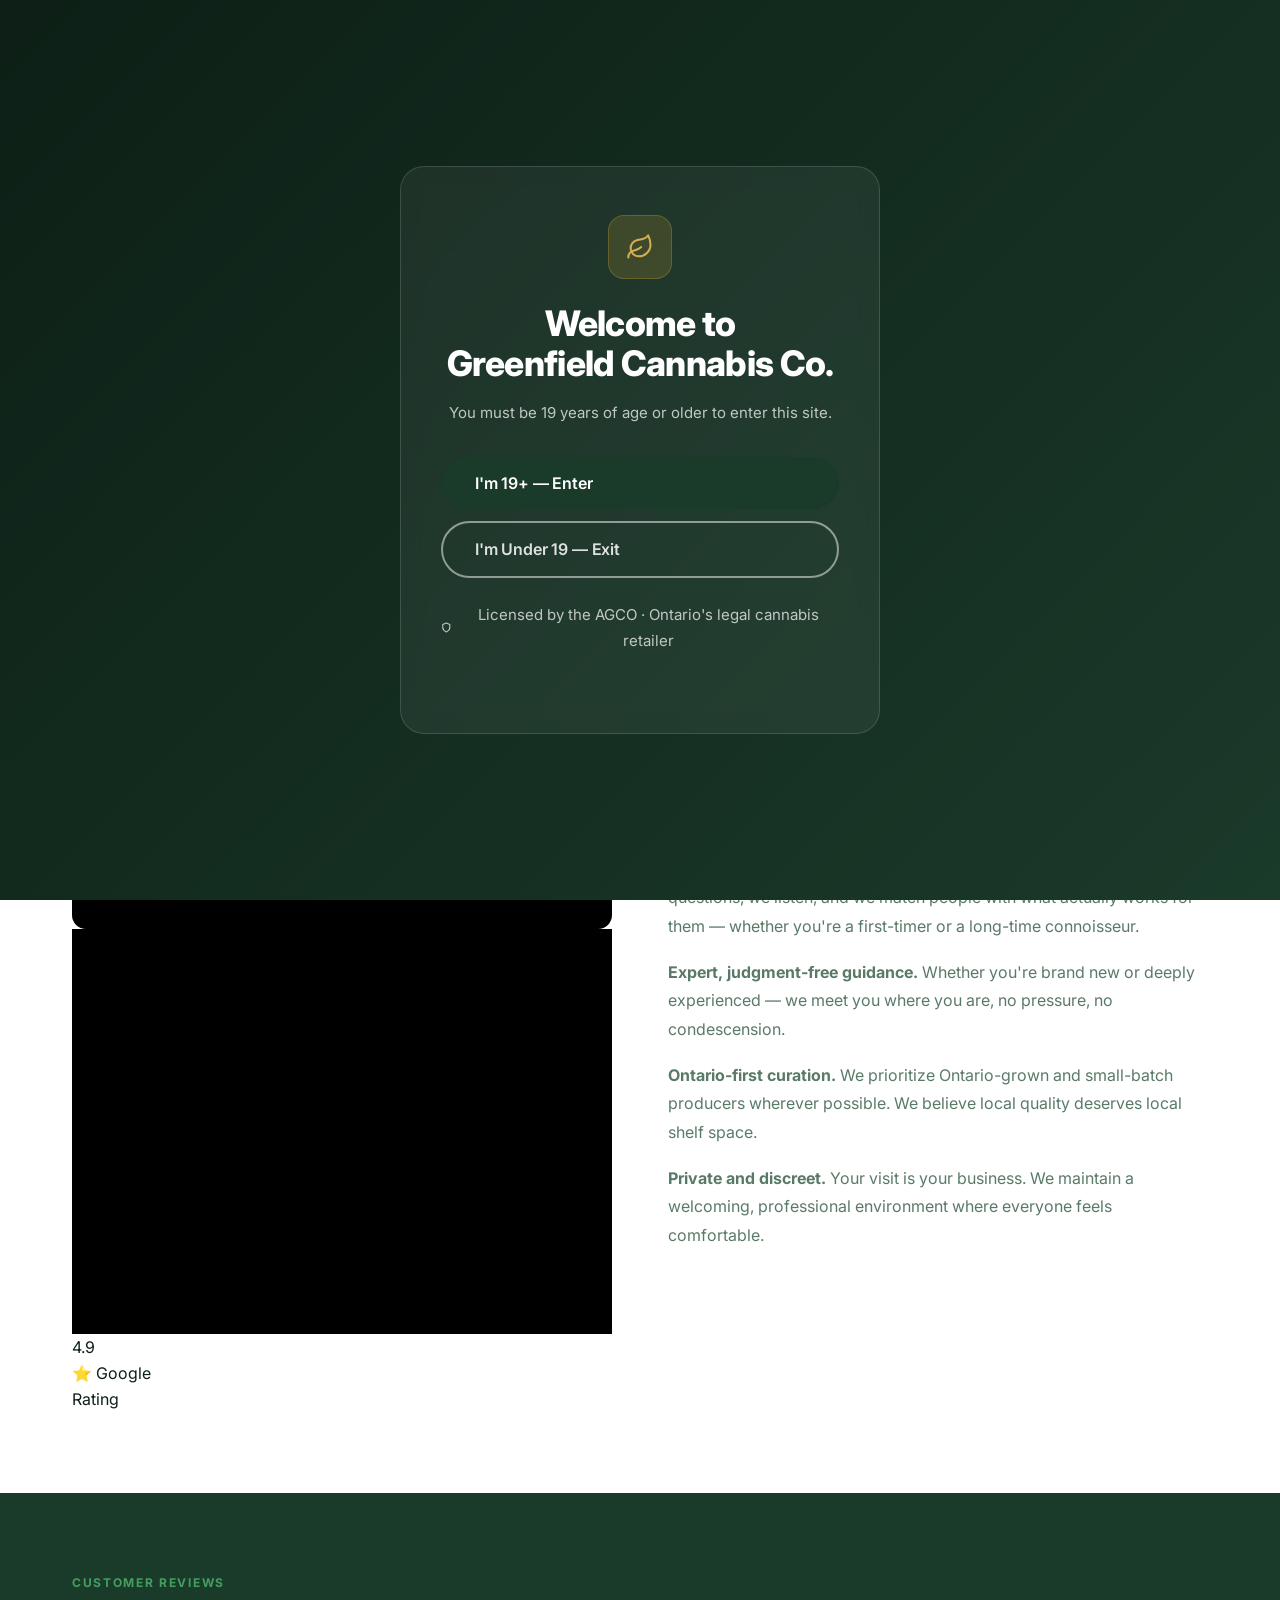
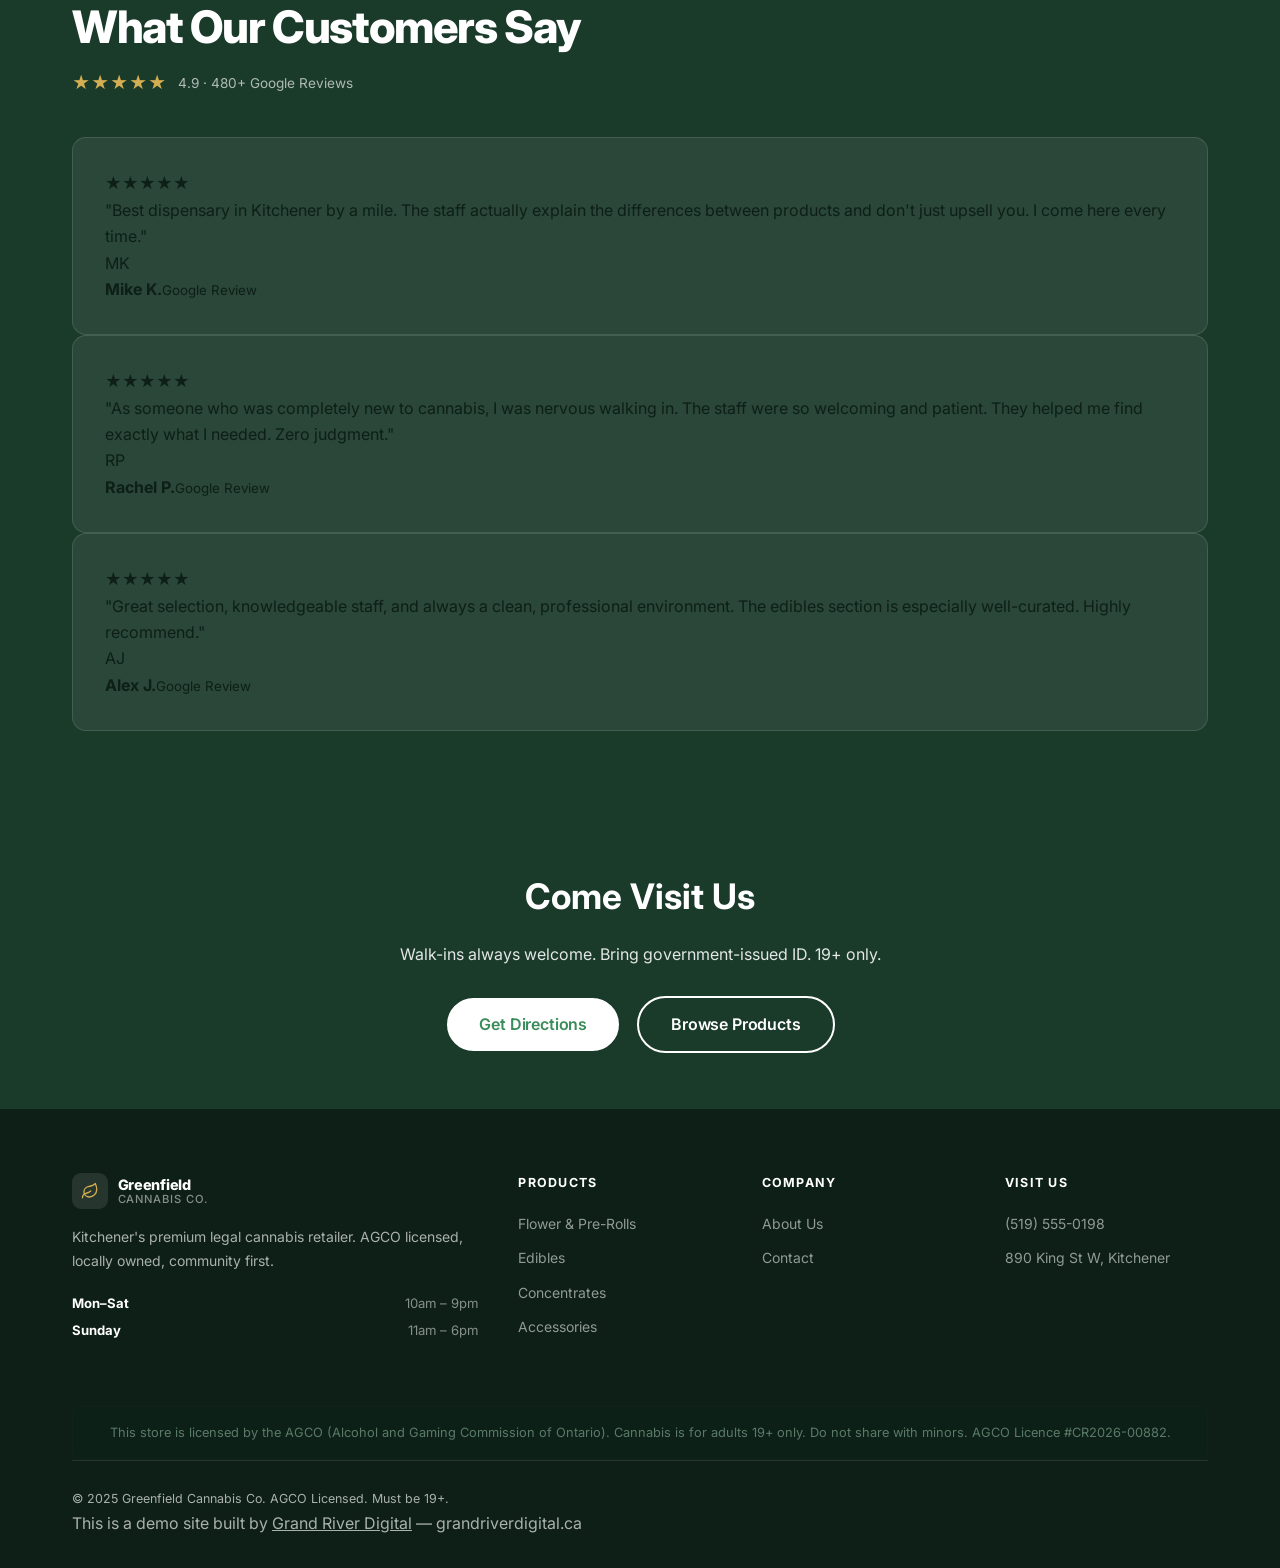
==== commit aea25080: "improvement: hours strip, store highlights, testimonials, brand color fix" ====
--- a/about/index.html
+++ b/about/index.html
@@ -157,7 +157,7 @@
 </section>
 
 <!-- CTA -->
-<section style="background:var(--accent,#3a8c5a);padding:3.5rem 0;text-align:center;">
+<section style="background:var(--green,#1A3A2A);padding:3.5rem 0;text-align:center;">
   <div class="wrap">
     <h2 style="color:#fff;font-size:clamp(1.5rem,3vw,2.2rem);margin-bottom:1rem;">Come Visit Us</h2>
     <p style="color:rgba(255,255,255,.88);margin-bottom:1.75rem;">Walk-ins always welcome. Bring government-issued ID. 19+ only.</p>
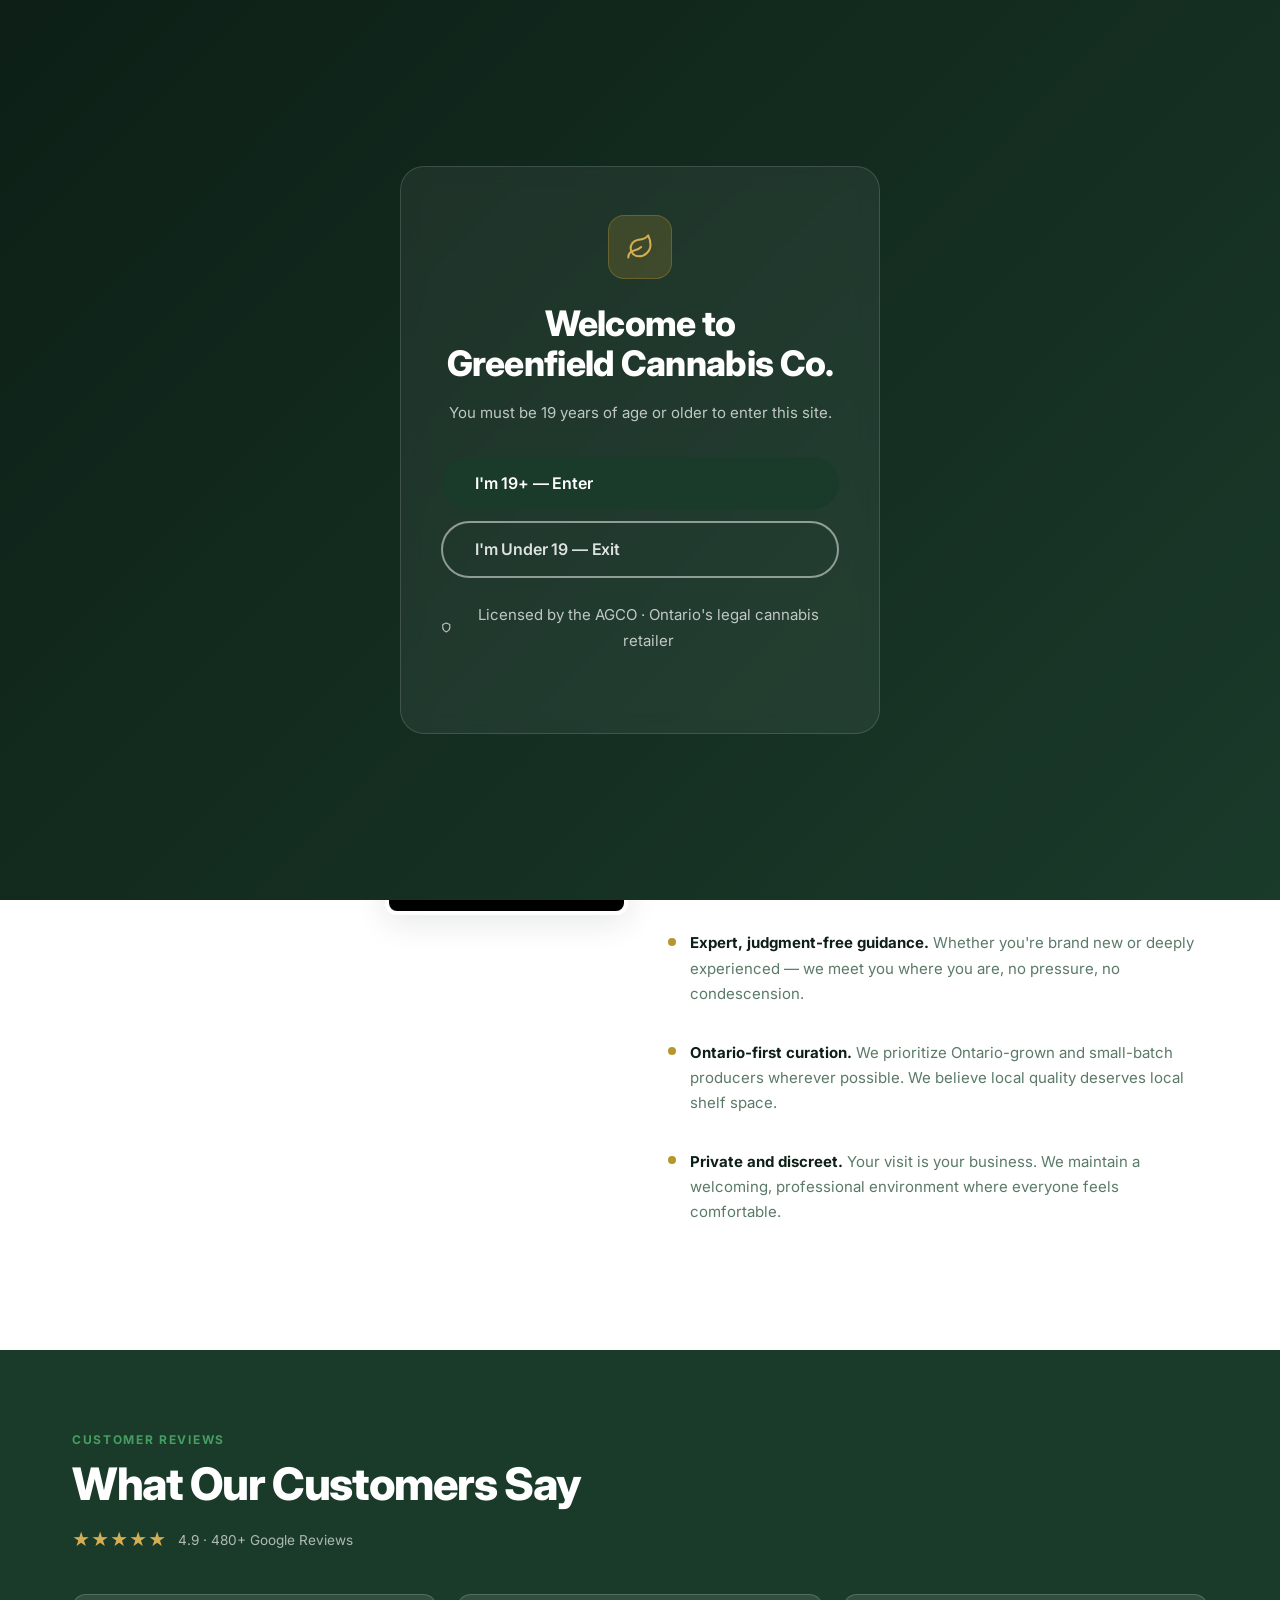
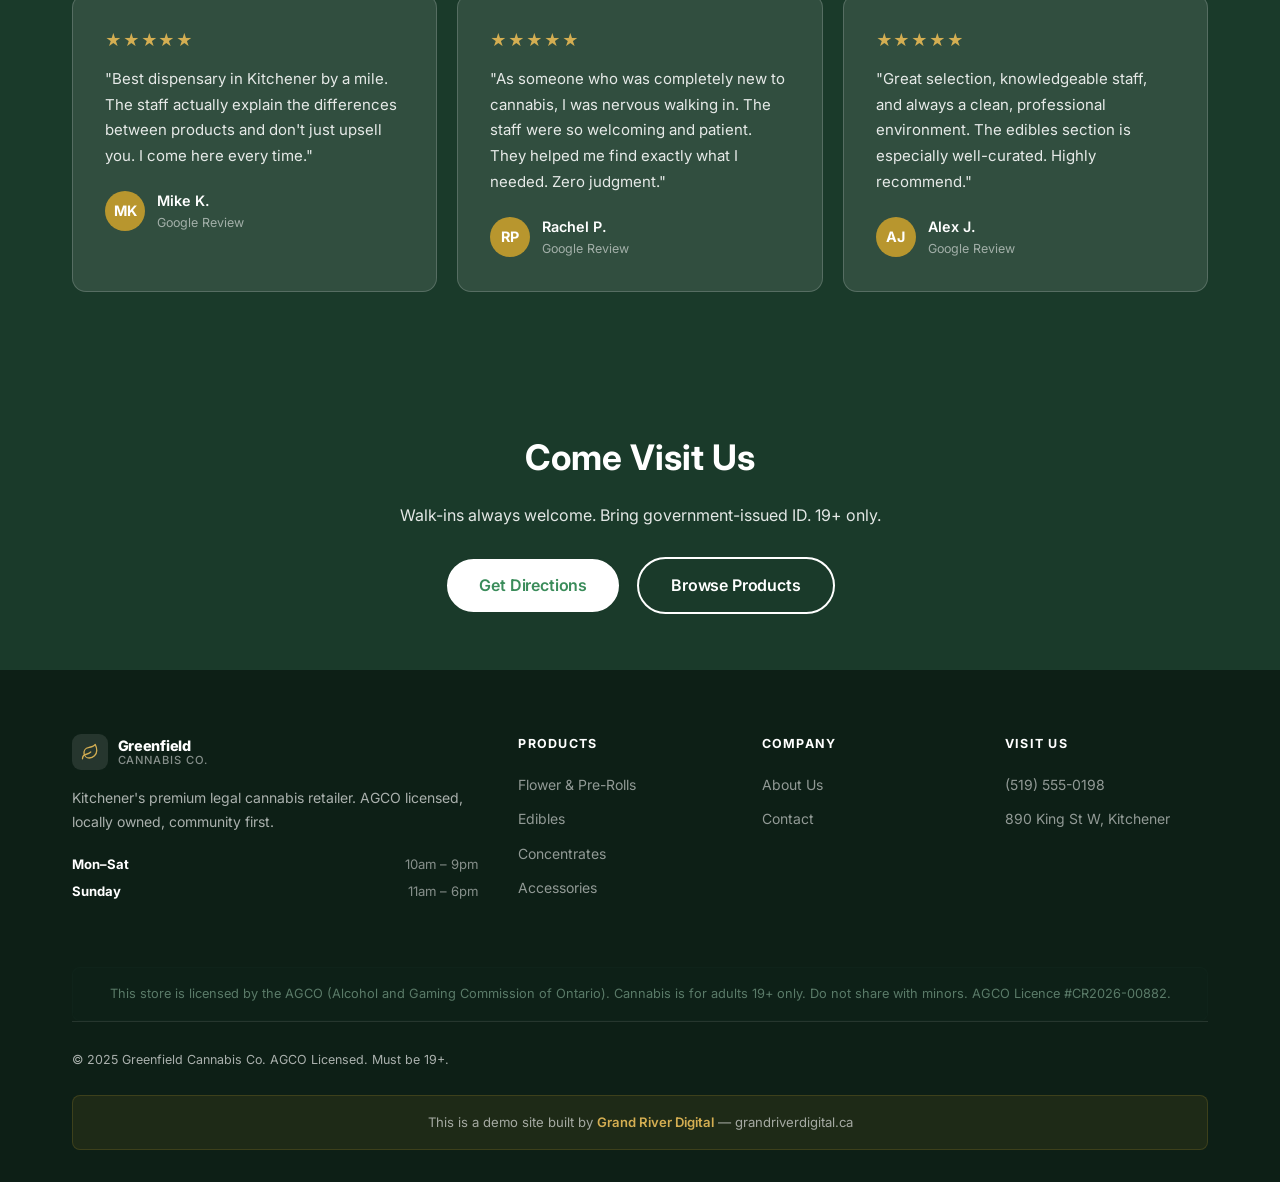
==== commit e73b748d: "fix: QA pass — header gap, rating badge, contrast, nav, images, spacing" ====
--- a/about/index.html
+++ b/about/index.html
@@ -98,7 +98,11 @@
         <div class="about-img-accent">
           <img src="https://images.pexels.com/photos/7667526/pexels-photo-7667526.jpeg?auto=compress&cs=tinysrgb&w=400&h=400&dpr=1" alt="Premium cannabis flower selection" loading="lazy" onerror="imgFallback(this)" />
         </div>
-        <div class="about-badge"><div class="big">4.9</div><div class="sm">⭐ Google<br>Rating</div></div>
+        <div class="rating-badge">
+          <span class="rating-stars">★★★★★</span>
+          <span class="rating-value">4.9</span>
+          <span class="rating-source">on Google</span>
+        </div>
       </div>
       <div class="about-text">
         <div class="eyebrow sr">Who We Are</div>
--- a/styles.css
+++ b/styles.css
@@ -179,6 +179,11 @@
 
 /* ── Top Bar ── */
 #topbar {
+  position: fixed;
+  top: 0;
+  left: 0;
+  right: 0;
+  z-index: 950;
   background: var(--green-dk);
   color: rgba(255,255,255,0.7);
   font-size: 0.78rem;
@@ -382,6 +387,91 @@
   max-width: 560px; margin: 0 auto;
 }
 
+/* ── About Preview (homepage) ── */
+#about-preview {
+  padding: 5rem 0;
+  background: #fff;
+}
+
+/* ── Products Preview (homepage) ── */
+#products-preview {
+  padding: 5rem 0;
+  background: var(--offwhite);
+}
+
+/* ── About Badge (rating overlay on image) ── */
+.about-badge {
+  position: absolute;
+  top: 1.25rem; left: -1rem;
+  background: var(--green);
+  color: #fff;
+  border-radius: 12px;
+  padding: 0.75rem 1.1rem;
+  box-shadow: var(--shadow);
+  text-align: center;
+  line-height: 1.2;
+  border: 2px solid rgba(184,150,46,0.4);
+}
+.about-badge .big { font-size: 1.6rem; font-weight: 800; color: var(--gold-lt); }
+.about-badge .sm { font-size: 0.72rem; font-weight: 500; opacity: 0.85; }
+
+/* ── Rating Badge (clean 4.9/stars/Google display) ── */
+.rating-badge {
+  display: inline-flex;
+  align-items: center;
+  gap: 0.5rem;
+  background: var(--green);
+  border: 2px solid rgba(184,150,46,0.4);
+  border-radius: 12px;
+  padding: 0.65rem 1rem;
+  box-shadow: var(--shadow);
+  position: absolute;
+  top: 1.25rem; left: -1rem;
+  white-space: nowrap;
+}
+.rating-stars { color: var(--gold-lt); font-size: 0.9rem; letter-spacing: 0.04em; }
+.rating-value { font-size: 1.3rem; font-weight: 800; color: #fff; }
+.rating-source { font-size: 0.72rem; color: rgba(255,255,255,0.7); font-weight: 500; }
+
+/* ── Testimonials Grid (about page) ── */
+.testimonials-grid {
+  display: grid;
+  grid-template-columns: 1fr;
+  gap: 1.25rem;
+}
+@media (min-width: 640px) { .testimonials-grid { grid-template-columns: repeat(3, 1fr); } }
+.tc-stars { color: var(--gold-lt); font-size: 1rem; margin-bottom: 0.75rem; letter-spacing: 0.05em; }
+.tc-text {
+  font-size: 0.9375rem;
+  color: rgba(255,255,255,0.88);
+  line-height: 1.72;
+  margin: 0 0 1.25rem;
+  font-style: normal;
+}
+.tc-author { display: flex; align-items: center; gap: 0.75rem; }
+.tc-avatar {
+  width: 40px; height: 40px; border-radius: 50%;
+  background: var(--gold); color: #fff;
+  display: flex; align-items: center; justify-content: center;
+  font-weight: 700; font-size: 0.9rem; flex-shrink: 0;
+}
+.tc-author strong { display: block; font-size: 0.9rem; font-weight: 600; color: #fff; }
+.tc-author small { font-size: 0.78rem; color: rgba(255,255,255,0.55); display: block; }
+
+/* ── GRD Banner (footer) ── */
+.grd-banner {
+  margin-top: 1.5rem;
+  padding: 1rem;
+  background: rgba(184,150,46,0.1);
+  border: 1px solid rgba(184,150,46,0.2);
+  border-radius: 8px;
+  text-align: center;
+  font-size: 0.82rem;
+  color: rgba(255,255,255,0.6);
+}
+.grd-banner a { color: var(--gold-lt); font-weight: 600; text-decoration: none; }
+.grd-banner a:hover { text-decoration: underline; }
+
 /* ── About ── */
 #about {
   padding: 6rem 0;
@@ -399,12 +489,32 @@
 .about-text .section-title { text-align: left; margin-bottom: 1.25rem; }
 .about-text p { font-size: 1rem; color: var(--text-lt); line-height: 1.78; margin-bottom: 1.1rem; }
 .about-cta { display: flex; gap: 1rem; flex-wrap: wrap; margin-top: 2rem; }
-.about-img-side { position: relative; }
+.about-values { display: flex; flex-direction: column; gap: 1rem; margin: 1.75rem 0; }
+.about-value { display: flex; gap: 0.9rem; align-items: flex-start; }
+.about-value-dot {
+  width: 8px; height: 8px; border-radius: 50%;
+  background: var(--gold); flex-shrink: 0; margin-top: 0.45rem;
+}
+.about-value p { font-size: 0.9375rem; color: var(--text-lt); line-height: 1.68; }
+.about-value p strong { color: var(--text); }
+.about-img-side,
+.about-img-stack { position: relative; }
 .about-img-main {
   border-radius: var(--radius); overflow: hidden;
   aspect-ratio: 4/3;
 }
 .about-img-main img { width: 100%; height: 100%; object-fit: cover; }
+.about-img-accent {
+  position: absolute;
+  bottom: -1.5rem; right: -1rem;
+  width: 45%;
+  border-radius: 12px;
+  overflow: hidden;
+  border: 4px solid #fff;
+  box-shadow: var(--shadow);
+  aspect-ratio: 1;
+}
+.about-img-accent img { width: 100%; height: 100%; object-fit: cover; }
 .about-stat-badges {
   display: flex; gap: 1rem; margin-top: 1.25rem;
 }
@@ -569,8 +679,8 @@
 }
 .testimonial-card {
   min-width: calc(100% - 0px);
-  background: rgba(255,255,255,0.07);
-  border: 1px solid rgba(255,255,255,0.12);
+  background: rgba(255,255,255,0.10);
+  border: 1px solid rgba(255,255,255,0.18);
   border-radius: var(--radius);
   padding: 2rem; flex-shrink: 0;
 }
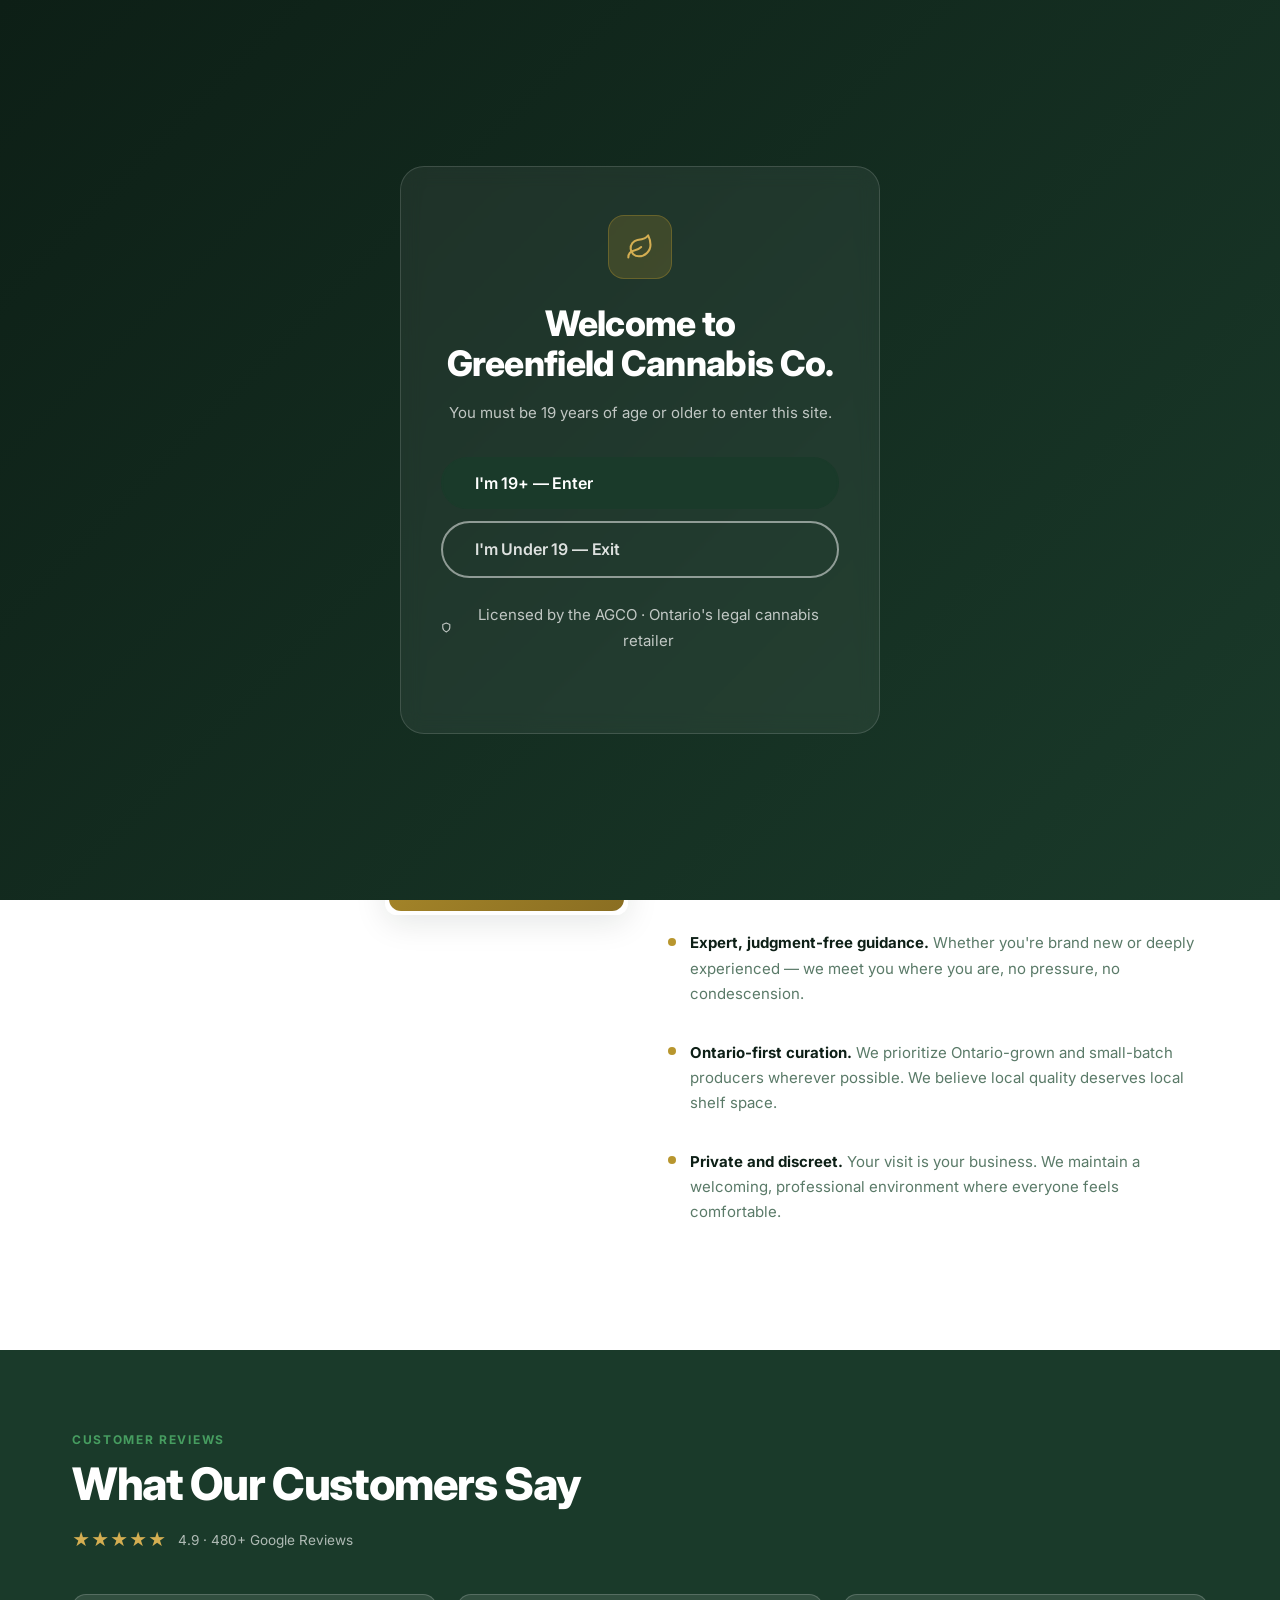
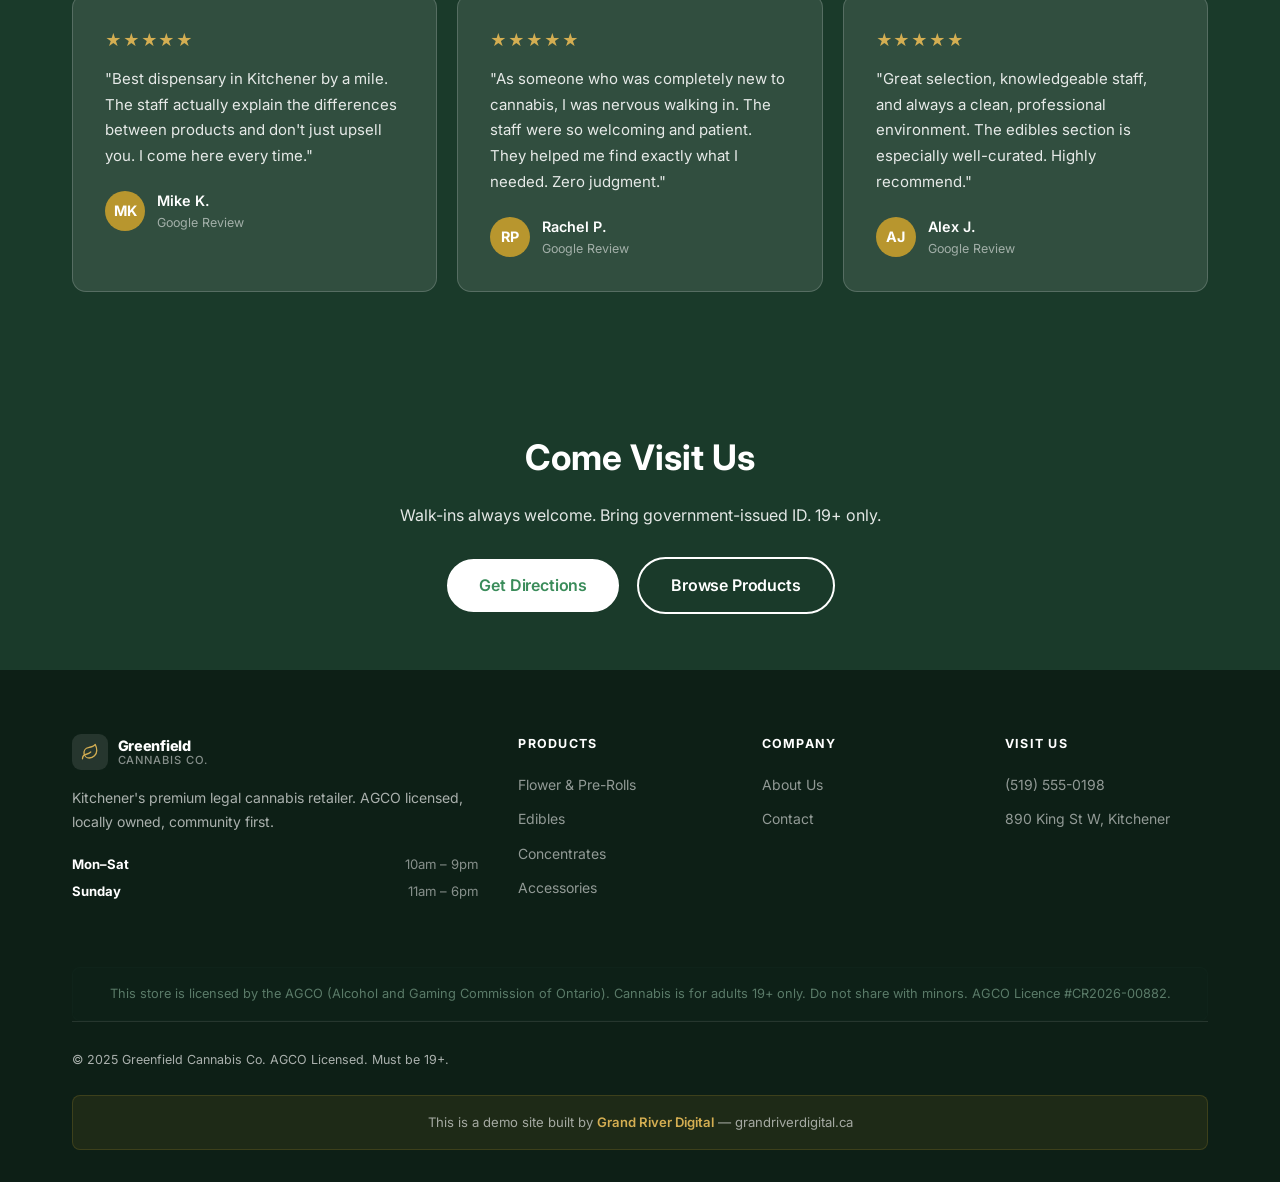
==== commit 9d2b59a5: "fix: remove all inappropriate/irrelevant images - Hero background: removed broken wooden-pulley img " ====
--- a/about/index.html
+++ b/about/index.html
@@ -96,7 +96,7 @@
           <img src="https://images.pexels.com/photos/5756626/pexels-photo-5756626.jpeg?auto=compress&cs=tinysrgb&w=800&h=600&dpr=1" alt="Greenfield Cannabis Co. interior — modern, welcoming dispensary" loading="lazy" onerror="imgFallback(this)" />
         </div>
         <div class="about-img-accent">
-          <img src="https://images.pexels.com/photos/7667526/pexels-photo-7667526.jpeg?auto=compress&cs=tinysrgb&w=400&h=400&dpr=1" alt="Premium cannabis flower selection" loading="lazy" onerror="imgFallback(this)" />
+          <div style="background:linear-gradient(135deg,#B8962E 0%,#8a6e22 100%);display:flex;flex-direction:column;align-items:center;justify-content:center;gap:.5rem;height:100%;min-height:120px;border-radius:inherit;"><div style="color:#fff;font-size:1.4rem;font-weight:800;">300+</div><div style="color:rgba(255,255,255,.85);font-size:.7rem;text-transform:uppercase;letter-spacing:.1em;font-weight:600;">Products</div></div>
         </div>
         <div class="rating-badge">
           <span class="rating-stars">★★★★★</span>
--- a/styles.css
+++ b/styles.css
@@ -315,7 +315,7 @@
   padding-top: calc(var(--topbar-h) + var(--hdr-h));
   overflow: hidden;
 }
-.hero-bg { position: absolute; inset: 0; z-index: 0; }
+.hero-bg { position: absolute; inset: 0; z-index: 0; background: linear-gradient(160deg, #1A3A2A 0%, #0a1f12 55%, #051009 100%); }
 .hero-bg img { width: 100%; height: 100%; object-fit: cover; object-position: center; }
 .hero-overlay {
   position: absolute; inset: 0; z-index: 1;
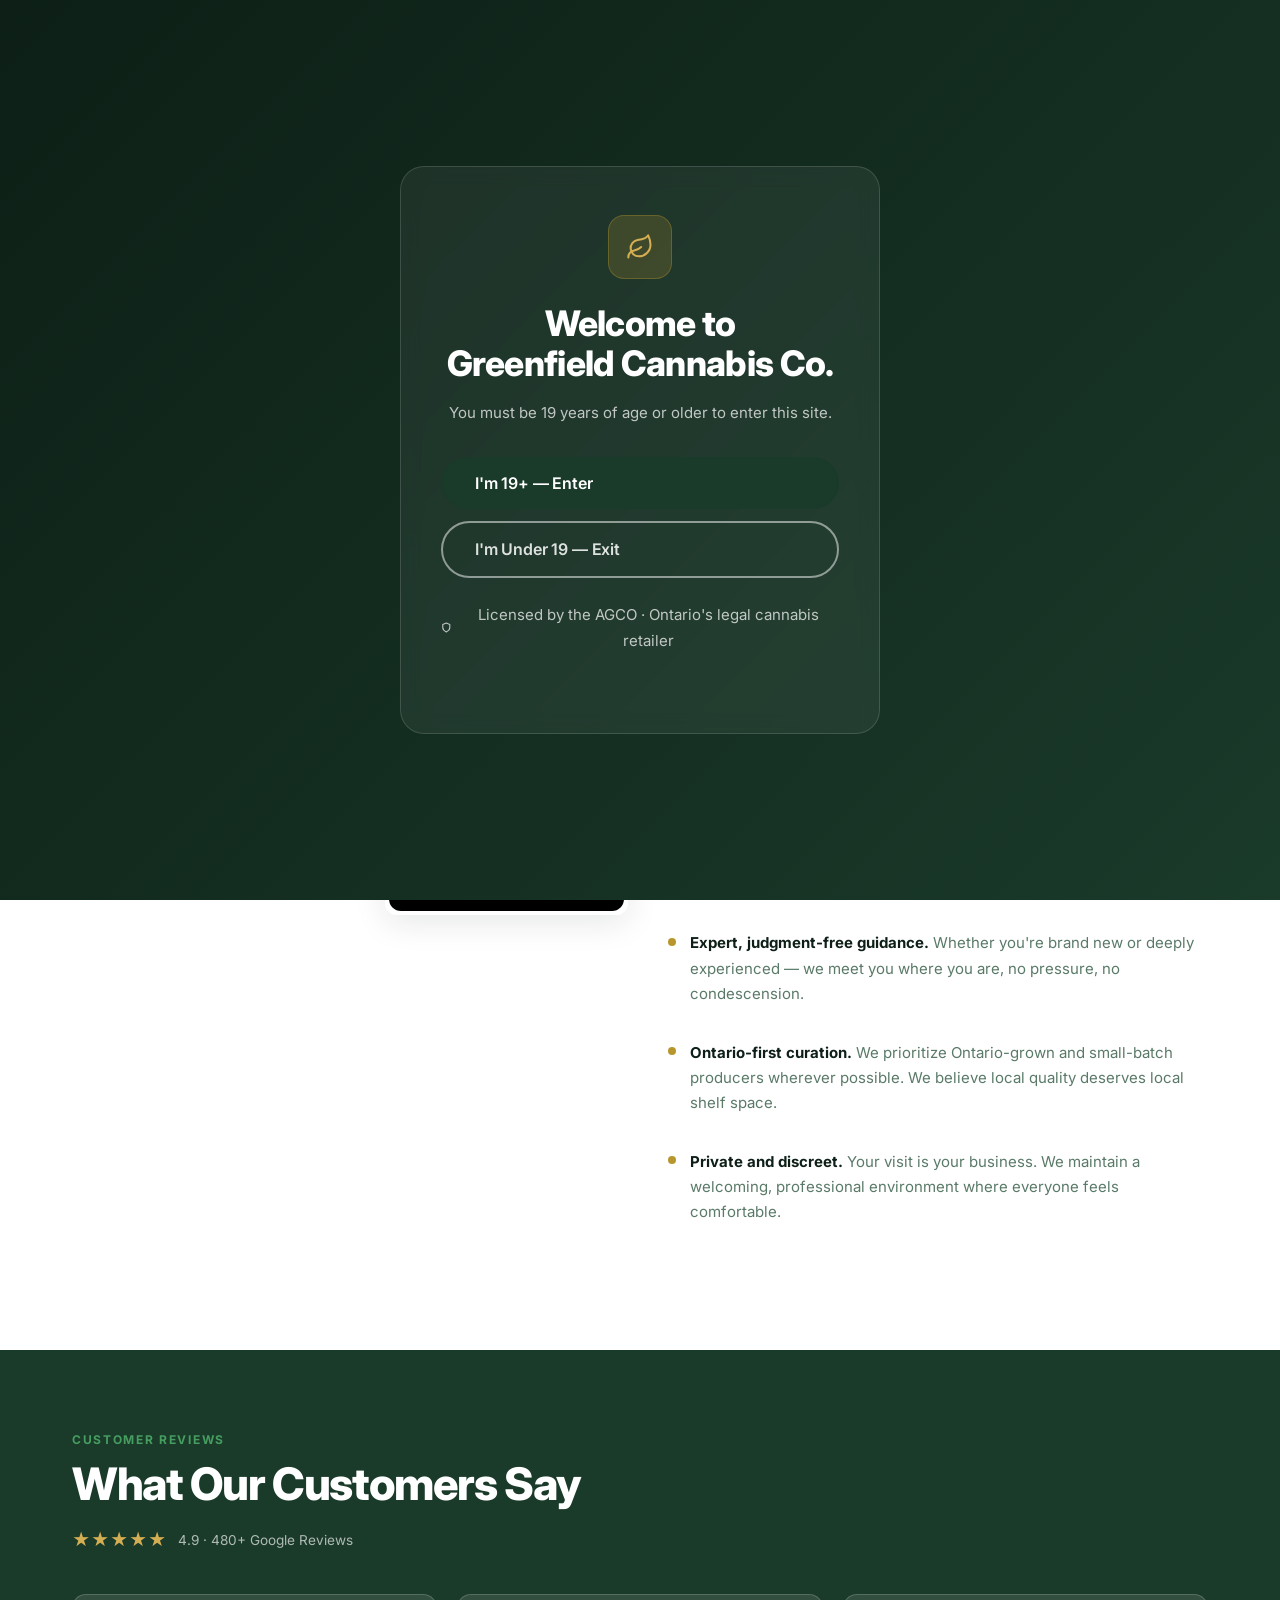
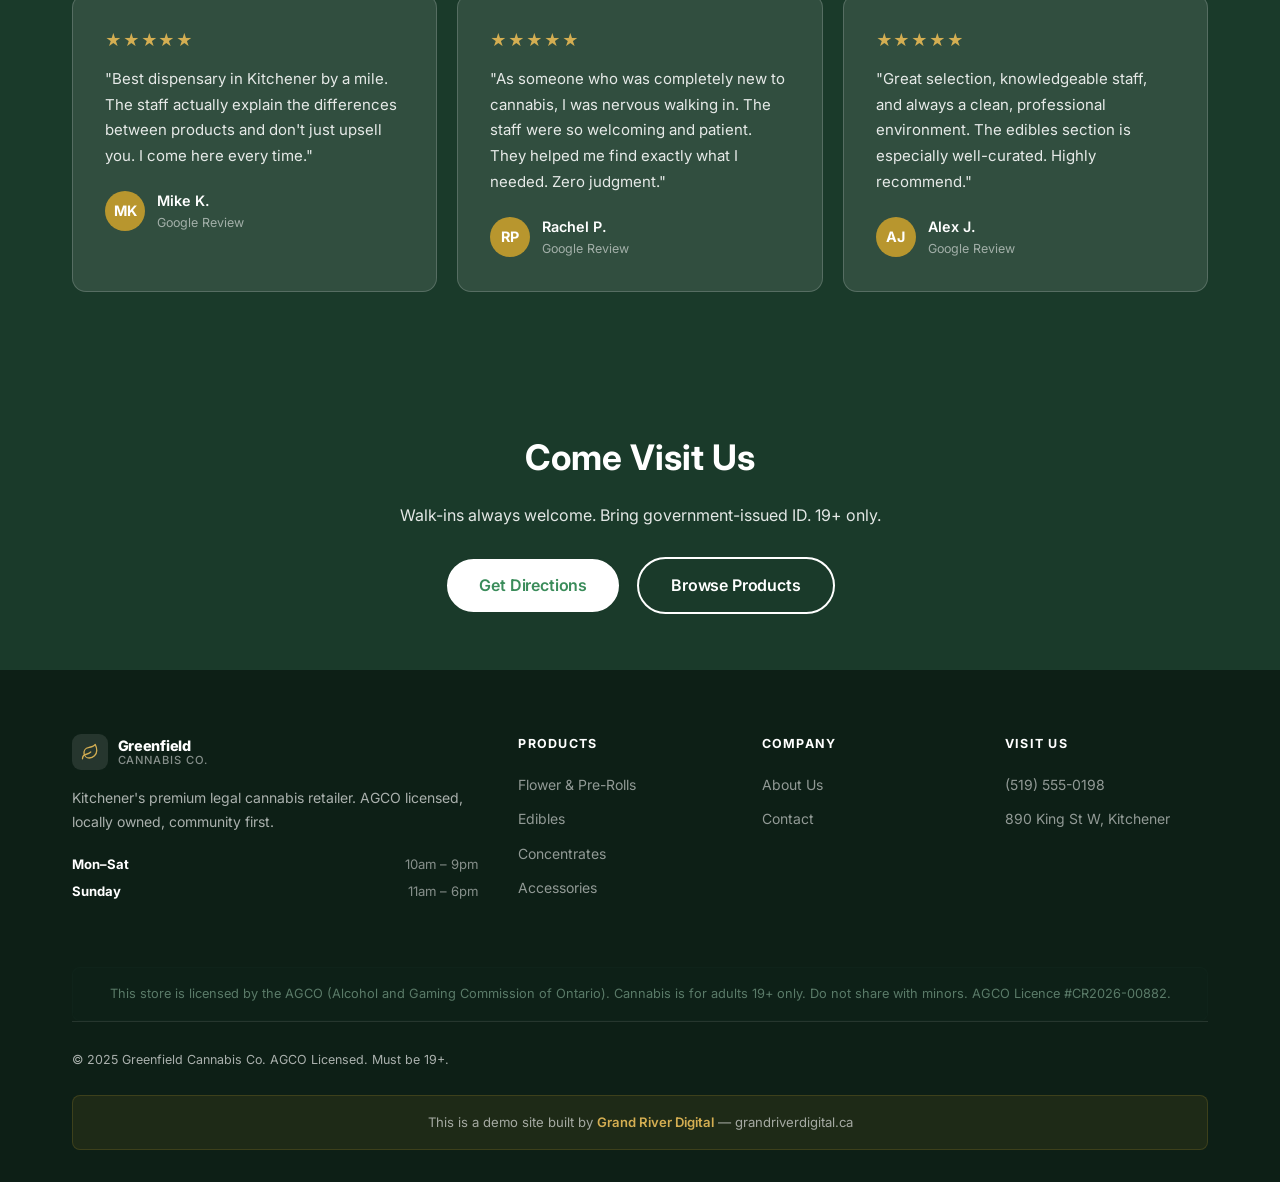
==== commit 602f4e76: "fix: replace placeholder images with verified cannabis-relevant photography Images used: - Hero back" ====
--- a/about/index.html
+++ b/about/index.html
@@ -96,7 +96,7 @@
           <img src="https://images.pexels.com/photos/5756626/pexels-photo-5756626.jpeg?auto=compress&cs=tinysrgb&w=800&h=600&dpr=1" alt="Greenfield Cannabis Co. interior — modern, welcoming dispensary" loading="lazy" onerror="imgFallback(this)" />
         </div>
         <div class="about-img-accent">
-          <div style="background:linear-gradient(135deg,#B8962E 0%,#8a6e22 100%);display:flex;flex-direction:column;align-items:center;justify-content:center;gap:.5rem;height:100%;min-height:120px;border-radius:inherit;"><div style="color:#fff;font-size:1.4rem;font-weight:800;">300+</div><div style="color:rgba(255,255,255,.85);font-size:.7rem;text-transform:uppercase;letter-spacing:.1em;font-weight:600;">Products</div></div>
+          <img src="https://images.pexels.com/photos/2178565/pexels-photo-2178565.jpeg?auto=compress&cs=tinysrgb&w=400&h=400&dpr=1" alt="Premium cannabis — carefully selected product catalogue" loading="lazy" onerror="imgFallback(this)" style="width:100%;height:100%;object-fit:cover;border-radius:inherit;" />
         </div>
         <div class="rating-badge">
           <span class="rating-stars">★★★★★</span>
